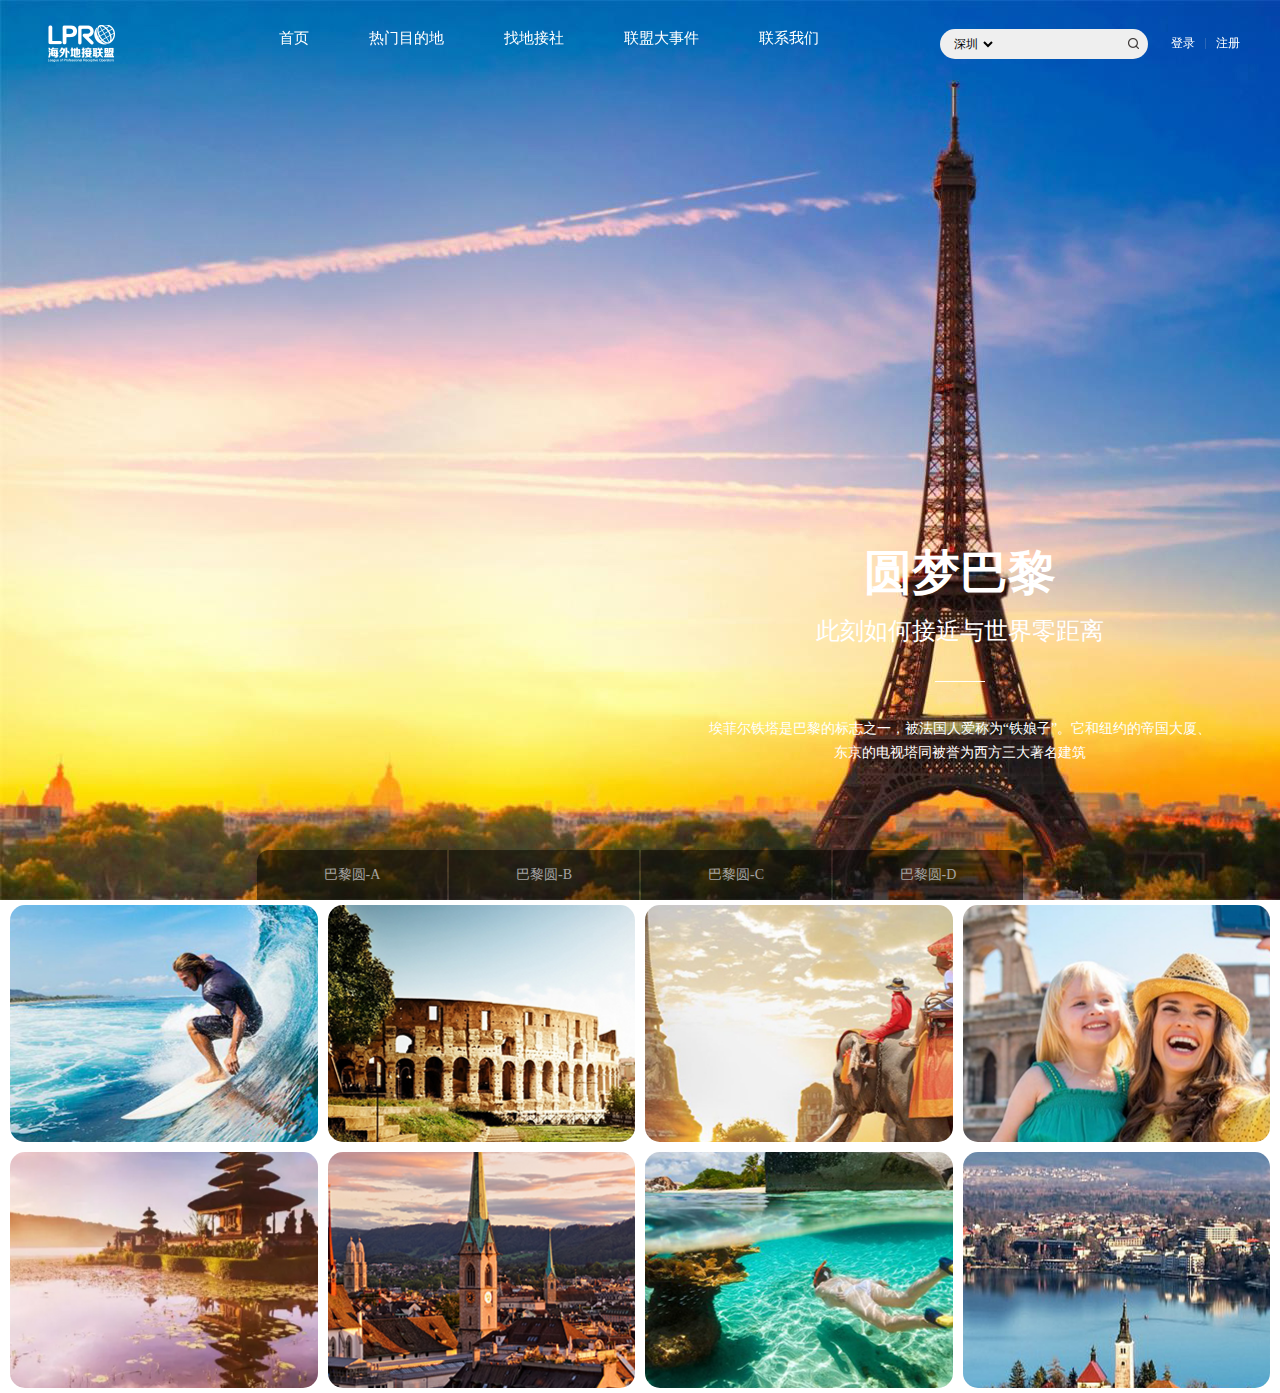
==== index.html @ a9578918 "08-22" ====
<!DOCTYPE html>
<html lang="en">
<head>
    <meta charset="UTF-8">
    <meta http-equiv="X-UA-Compatible" content="IE=edge">
    <meta name="viewport" content="width=device-width, initial-scale=1.0">
    <meta name="description" content="原生HTML5+CSS3原生响应式布局">
    <meta name="keywords" content="原生HTML5+CSS3原生响应式布局">
    <link rel="stylesheet" href="./css/normalize.css">
    <link rel="stylesheet" href="./css/common.css">
    <link rel="stylesheet" href="./css/style.css">
    <title>原生HTML5+CSS3原生响应式布局</title>
</head>
<body>
    <header id="header" class="fixed transparent">
    <!-- <header id="header"> -->
        <div class="container header-wrapper">
            <h1 class="logo">
                <a href="./index.html"></a>
            </h1>
            <nav>
                <ul class="nav clearfix">
                    <li><a href="">首页</a></li>
                    <li>
                        <a href="">热门目的地</a>
                        <ul>
                            <!--子菜单-->
                            <li><a href="">亚洲</a></li>
                            <li><a href="">欧洲</a></li>
                            <li>
                                <a href="">北美洲</a>
                                <ul>
                                    <!--二级菜单-->
                                    <li><a href="">北美洲-1</a></li>
                                    <li><a href="">北美洲-2</a></li>
                                    <li>
                                        <a href="">北美洲-3</a>
                                        <ul>
                                            <!--三级菜单-->
                                            <li><a href="">北美洲-A</a></li>
                                            <li><a href="">北美洲-B</a></li>
                                            <li><a href="">北美洲-C</a></li>
                                        </ul>
                                    </li>
                                </ul>
                            </li>
                            <li><a href="">非洲</a></li>
                            <li><a href="">大洋洲</a></li>
                        </ul>
                    </li>
                    <li><a href="">找地接社</a></li>
                    <li><a href="">联盟大事件</a></li>
                    <li><a href="">联系我们</a></li>
                </ul>
            </nav>
            <div id="h-right">
                <div class="header-search">
                    <form action="">
                        <select name="" id="">
                            <option value="">深圳</option>
                            <option value="">广州</option>
                            <option value="">北京</option>
                        </select>
                        <input type="text" name="" id="">
                        <button type="submit"></button>
                    </form>
                </div>
                <div class="header-account">
                    <a href="">登录</a>
                    <i></i>
                    <a href="">注册</a>
                </div>
            </div>
        </div>
    </header>
    <!--轮播-->
    <div id="banner-wrapper">
        <div class="banner-list">
            <div class="banner-slide-warp clearfix">
                <div class="item">
                    <div class="text-content">
                        <h2>圆梦巴黎</h2>
                        <h3>此刻如何接近与世界零距离</h3>
                        <hr>
                        <p>埃菲尔铁塔是巴黎的标志之一，被法国人爱称为“铁娘子”。它和纽约的帝国大厦、<br>东京的电视塔同被誉为西方三大著名建筑</p>
                    </div>
                    <img src="./images/banner.jpg" alt="" width="100%">
                </div>
                <div class="item">
                    <img src="./images/banner.jpg" alt="" width="100%">
                </div>
                <div class="item">
                    <img src="./images/banner.jpg" alt="" width="100%">
                </div>
            </div>
        </div>
        <div class="banner-tab">
            <ul>
                <li>巴黎圆-A</li>
                <li>巴黎圆-B</li>
                <li>巴黎圆-C</li>
                <li>巴黎圆-D</li>
            </ul>
        </div>
    </div>
    <!--热门国家目的地-->
    <div id="hot-nation">
        <div class="item-wrap clearfix">
            <div class="item-padding">
                <div class="item-img" style="background-image: url(./images/hot/1-1.jpg);">
                <img src="./images/hot/placeholder.png" alt="" width="100%">
                </div>
            </div>
            <div class="item-padding">
                <div class="item-img" style="background-image: url(./images/hot/1-2.jpg);">
                <img src="./images/hot/placeholder.png" alt="" width="100%">
                </div>
            </div>
            <div class="item-padding">
                <div class="item-img" style="background-image: url(./images/hot/1-3.jpg);">
                <img src="./images/hot/placeholder.png" alt="" width="100%">
                </div>
            </div>
            <div class="item-padding">
                <div class="item-img" style="background-image: url(./images/hot/1-4.jpg);">
                <img src="./images/hot/placeholder.png" alt="" width="100%">
                </div>
            </div>
            <div class="item-padding">
                <div class="item-img" style="background-image: url(./images/hot/2-1.jpg);">
                <img src="./images/hot/placeholder.png" alt="" width="100%">
                </div>
            </div>
            <div class="item-padding">
                <div class="item-img" style="background-image: url(./images/hot/2-2.jpg);">
                <img src="./images/hot/placeholder.png" alt="" width="100%">
                </div>
            </div>
            <div class="item-padding">
                <div class="item-img" style="background-image: url(./images/hot/2-3.jpg);">
                <img src="./images/hot/placeholder.png" alt="" width="100%">
                </div>
            </div>
            <div class="item-padding">
                <div class="item-img" style="background-image: url(./images/hot/2-4.jpg);">
                <img src="./images/hot/placeholder.png" alt="" width="100%">
                </div>
            </div>
        </div>
    </div>
    <div class="container"></div>
    <footer id="footer"></footer>
</body>
</html>
---- css/common.css ----
@charset "UTF-8";
/*导航*/
#header {
  padding: 20px 0;
  border-bottom: 3px solid #cdc7c7;
  /*首页透明导航*/ }
  #header.fixed {
    position: fixed;
    right: 0;
    left: 0; }
  #header.transparent {
    border-bottom: none; }
    #header.transparent .logo a {
      background: url(../images/logo-white-transparent.png) no-repeat center; }
    #header.transparent .nav > li > ul::before {
      border-bottom: 10px solid white; }
    #header.transparent .nav > li a {
      color: white; }
    #header.transparent .nav > li ul {
      opacity: .8;
      filter: alpha(opacity=80);
      /*兼容IE*/
      background-color: white; }
      #header.transparent .nav > li ul a {
        color: black; }
    #header.transparent .header-account a {
      color: white; }
    #header.transparent .header-account i {
      opacity: .2; }

.container {
  width: 1200px;
  margin: auto;
  /*让块元素居中*/ }

.logo {
  width: 83px;
  height: 47px;
  margin-right: 126px; }
  .logo a {
    background-image: url(../images/logo.jpg);
    display: block;
    width: 100%;
    height: 100%; }

.header-wrapper {
  display: flex;
  align-items: center;
  /*让flex下的资源居中对齐*/ }

/*下拉菜单*/
.nav > li {
  float: left;
  padding: 0 30px; }
  .nav > li > a {
    font-size: 15px;
    color: black; }
  .nav > li > ul {
    top: 100%; }
  .nav > li > ul::before {
    content: "";
    display: block;
    position: absolute;
    top: -10px;
    left: 50%;
    width: 0;
    height: 0;
    margin-left: -10px;
    border-bottom: 10px solid #efefef;
    border-left: 10px solid transparent;
    border-right: 10px solid transparent; }
.nav > li {
  padding-bottom: 10px; }
.nav li:hover > ul {
  display: block; }
.nav li {
  position: relative; }
.nav ul {
  display: none;
  position: absolute;
  left: 0;
  width: 125px;
  background-color: #efefef; }
  .nav ul a {
    display: block;
    border-bottom: 1px solid #cec7c7;
    line-height: 40px;
    color: #3e3a39;
    font-size: 14px;
    text-align: center; }
    .nav ul a:hover {
      background-color: #dfdfdf;
      color: black;
      font-weight: bold; }
  .nav ul ul {
    top: 0;
    left: 100%; }

#h-right {
  display: flex;
  align-items: center;
  font-size: 12px;
  margin-left: auto; }

.header-account {
  display: flex;
  align-items: center;
  margin-left: 23px; }
  .header-account i {
    height: 11px;
    border-right: 1px solid #d8d8d7;
    margin: 0 10px; }
  .header-account a {
    color: #3e3a39; }

.header-search {
  width: 208px;
  height: 30px;
  background-color: #efefef;
  border-radius: 15px; }
  .header-search form {
    display: flex;
    align-items: center; }
  .header-search select {
    width: 46px;
    margin: 0 10px; }
  .header-search input {
    width: 112px;
    color: #cdc7c7; }
  .header-search button {
    width: 30px;
    background: url(../images/search-button.png) no-repeat center; }

.header-search form, .header-search form select, .header-search form input, .header-search form select, .header-search form button {
  height: inherit;
  border: none;
  background-color: transparent;
  padding: 0;
  outline: none; }

.header-search form button, .header-search form select, .header-search form select option {
  cursor: pointer; }

/*清浮动*/
.clearfix::after {
  content: "";
  display: block;
  height: 0;
  clear: both; }
---- css/style.css ----
@charset "UTF-8";
/*轮播*/
#banner-wrapper {
  position: relative;
  /*方法二弹性布局底部TAB*/
  /*方法一常规*/ }
  #banner-wrapper .banner-tab {
    position: absolute;
    right: 0;
    left: 0;
    bottom: 0; }
    #banner-wrapper .banner-tab ul {
      display: flex;
      align-items: center;
      justify-content: center; }
      #banner-wrapper .banner-tab ul li {
        width: 190px;
        height: 50px;
        line-height: 50px;
        background-color: rgba(0, 0, 0, 0.5);
        color: #a4a4a4;
        text-align: center;
        font-size: 14px;
        margin: 0 1px;
        cursor: pointer; }
        #banner-wrapper .banner-tab ul li:hover {
          background-color: rgba(24, 81, 251, 0.8); }
        #banner-wrapper .banner-tab ul li:first-child {
          border-top-left-radius: 12px; }
        #banner-wrapper .banner-tab ul li:last-child {
          border-top-right-radius: 12px; }
  #banner-wrapper .banner-list {
    overflow: hidden; }
  #banner-wrapper .banner-slide-warp {
    width: 5760px;
    margin: auto; }
    #banner-wrapper .banner-slide-warp .item {
      float: left;
      position: relative; }
  #banner-wrapper .text-content {
    position: absolute;
    left: 0;
    right: 0;
    bottom: 135px;
    text-align: center;
    color: white; }
    #banner-wrapper .text-content h2 {
      font-size: 48px;
      font-weight: bold;
      margin-bottom: 18px; }
    #banner-wrapper .text-content h3 {
      font-size: 24px; }
    #banner-wrapper .text-content p {
      line-height: 24px;
      font-size: 14px; }
    #banner-wrapper .text-content h3, #banner-wrapper .text-content p {
      font-weight: lighter; }
    #banner-wrapper .text-content hr {
      border: none;
      width: 50px;
      height: 1px;
      background-color: white;
      margin: 35px auto; }

#header {
  z-index: 1; }

/*热门国家目的地*/
.item-wrap {
  padding: 0 5px; }
  .item-wrap .item-padding {
    float: left;
    width: 25%;
    padding: 5px;
    -webkit-box-sizing: border-box;
    box-sizing: border-box; }
  .item-wrap .item-img {
    border-radius: 15px;
    background: no-repeat center; }
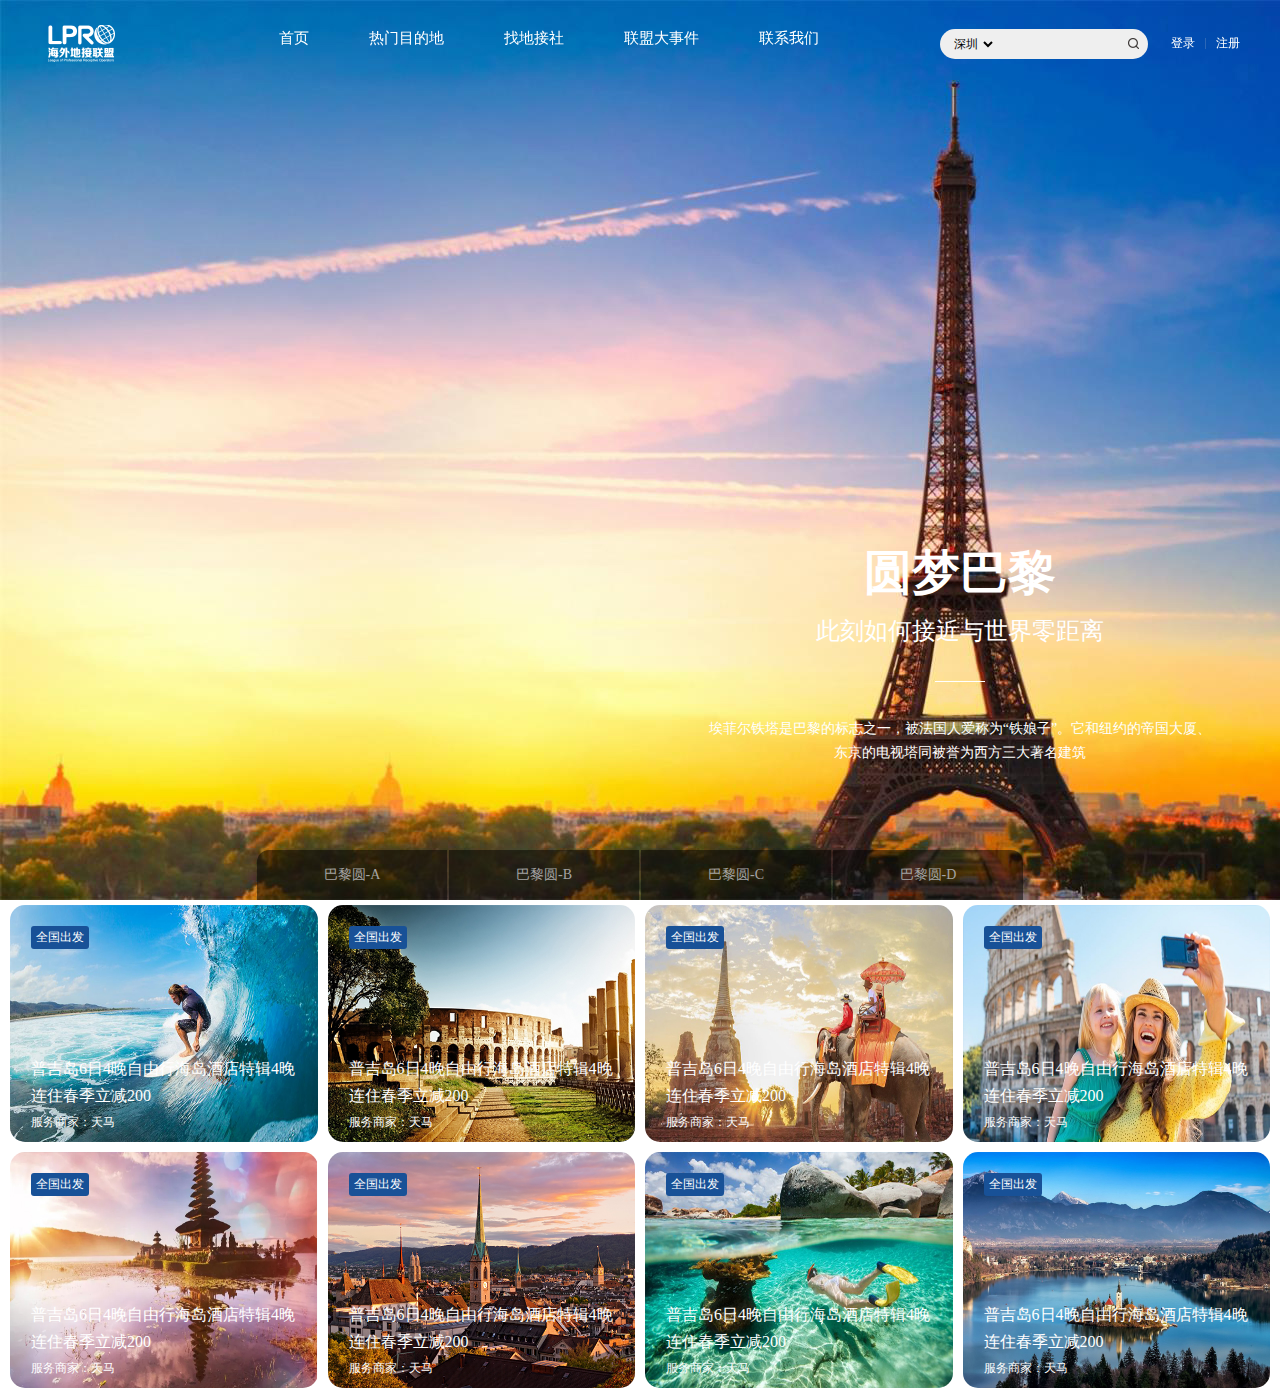
==== commit 02bfa114: "08-26" ====
--- a/index.html
+++ b/index.html
@@ -108,42 +108,146 @@
         <div class="item-wrap clearfix">
             <div class="item-padding">
                 <div class="item-img" style="background-image: url(./images/hot/1-1.jpg);">
-                <img src="./images/hot/placeholder.png" alt="" width="100%">
+                    <span class="tag">全国出发</span>
+                    <hgroup>
+                        <h4>普吉岛6日4晚自由行海岛酒店特辑4晚连住春季立减200</h4>
+                        <h5>服务商家：天马</h5>
+                    </hgroup>
+                    <img src="./images/hot/placeholder.png" alt="" width="100%">
+                    <a href="javascript: void(0)" class="mask">
+                        <h6>普吉岛6日4晚自由行·海岛酒店特辑</h6>
+                        <hr>
+                        <p>全国联运 升级1晚国五酒店 0自费 珊瑚岛自由活动 PP岛快艇浮潜 精华7岛联游 含Happy卡</p>
+                        <div class="opacity">
+                            <span>查看详情</span>
+                        </div>
+                    </a>
                 </div>
             </div>
             <div class="item-padding">
                 <div class="item-img" style="background-image: url(./images/hot/1-2.jpg);">
-                <img src="./images/hot/placeholder.png" alt="" width="100%">
+                    <span class="tag">全国出发</span>
+                    <hgroup>
+                        <h4>普吉岛6日4晚自由行海岛酒店特辑4晚连住春季立减200</h4>
+                        <h5>服务商家：天马</h5>
+                    </hgroup>
+                    <img src="./images/hot/placeholder.png" alt="" width="100%">
+                    <a href="javascript: void(0)" class="mask">
+                        <h6>普吉岛6日4晚自由行·海岛酒店特辑</h6>
+                        <hr>
+                        <p>全国联运 升级1晚国五酒店 0自费 珊瑚岛自由活动 PP岛快艇浮潜 精华7岛联游 含Happy卡</p>
+                        <div class="opacity">
+                            <span>查看详情</span>
+                        </div>
+                    </a>
                 </div>
             </div>
             <div class="item-padding">
                 <div class="item-img" style="background-image: url(./images/hot/1-3.jpg);">
-                <img src="./images/hot/placeholder.png" alt="" width="100%">
+                    <span class="tag">全国出发</span>
+                    <hgroup>
+                        <h4>普吉岛6日4晚自由行海岛酒店特辑4晚连住春季立减200</h4>
+                        <h5>服务商家：天马</h5>
+                    </hgroup>
+                    <img src="./images/hot/placeholder.png" alt="" width="100%">
+                    <a href="javascript: void(0)" class="mask">
+                        <h6>普吉岛6日4晚自由行·海岛酒店特辑</h6>
+                        <hr>
+                        <p>全国联运 升级1晚国五酒店 0自费 珊瑚岛自由活动 PP岛快艇浮潜 精华7岛联游 含Happy卡</p>
+                        <div class="opacity">
+                            <span>查看详情</span>
+                        </div>
+                    </a>
                 </div>
             </div>
             <div class="item-padding">
                 <div class="item-img" style="background-image: url(./images/hot/1-4.jpg);">
-                <img src="./images/hot/placeholder.png" alt="" width="100%">
+                    <span class="tag">全国出发</span>
+                    <hgroup>
+                        <h4>普吉岛6日4晚自由行海岛酒店特辑4晚连住春季立减200</h4>
+                        <h5>服务商家：天马</h5>
+                    </hgroup>
+                    <img src="./images/hot/placeholder.png" alt="" width="100%">
+                    <a href="javascript: void(0)" class="mask">
+                        <h6>普吉岛6日4晚自由行·海岛酒店特辑</h6>
+                        <hr>
+                        <p>全国联运 升级1晚国五酒店 0自费 珊瑚岛自由活动 PP岛快艇浮潜 精华7岛联游 含Happy卡</p>
+                        <div class="opacity">
+                            <span>查看详情</span>
+                        </div>
+                    </a>
                 </div>
             </div>
             <div class="item-padding">
                 <div class="item-img" style="background-image: url(./images/hot/2-1.jpg);">
-                <img src="./images/hot/placeholder.png" alt="" width="100%">
+                    <span class="tag">全国出发</span>
+                    <hgroup>
+                        <h4>普吉岛6日4晚自由行海岛酒店特辑4晚连住春季立减200</h4>
+                        <h5>服务商家：天马</h5>
+                    </hgroup>
+                    <img src="./images/hot/placeholder.png" alt="" width="100%">
+                    <a href="javascript: void(0)" class="mask">
+                        <h6>普吉岛6日4晚自由行·海岛酒店特辑</h6>
+                        <hr>
+                        <p>全国联运 升级1晚国五酒店 0自费 珊瑚岛自由活动 PP岛快艇浮潜 精华7岛联游 含Happy卡</p>
+                        <div class="opacity">
+                            <span>查看详情</span>
+                        </div>
+                    </a>
                 </div>
             </div>
             <div class="item-padding">
                 <div class="item-img" style="background-image: url(./images/hot/2-2.jpg);">
-                <img src="./images/hot/placeholder.png" alt="" width="100%">
+                    <span class="tag">全国出发</span>
+                    <hgroup>
+                        <h4>普吉岛6日4晚自由行海岛酒店特辑4晚连住春季立减200</h4>
+                        <h5>服务商家：天马</h5>
+                    </hgroup>
+                    <img src="./images/hot/placeholder.png" alt="" width="100%">
+                    <a href="javascript: void(0)" class="mask">
+                        <h6>普吉岛6日4晚自由行·海岛酒店特辑</h6>
+                        <hr>
+                        <p>全国联运 升级1晚国五酒店 0自费 珊瑚岛自由活动 PP岛快艇浮潜 精华7岛联游 含Happy卡</p>
+                        <div class="opacity">
+                            <span>查看详情</span>
+                        </div>
+                    </a>
                 </div>
             </div>
             <div class="item-padding">
                 <div class="item-img" style="background-image: url(./images/hot/2-3.jpg);">
-                <img src="./images/hot/placeholder.png" alt="" width="100%">
+                    <span class="tag">全国出发</span>
+                    <hgroup>
+                        <h4>普吉岛6日4晚自由行海岛酒店特辑4晚连住春季立减200</h4>
+                        <h5>服务商家：天马</h5>
+                    </hgroup>
+                    <img src="./images/hot/placeholder.png" alt="" width="100%">
+                    <a href="javascript: void(0)" class="mask">
+                        <h6>普吉岛6日4晚自由行·海岛酒店特辑</h6>
+                        <hr>
+                        <p>全国联运 升级1晚国五酒店 0自费 珊瑚岛自由活动 PP岛快艇浮潜 精华7岛联游 含Happy卡</p>
+                        <div class="opacity">
+                            <span>查看详情</span>
+                        </div>
+                    </a>
                 </div>
             </div>
             <div class="item-padding">
                 <div class="item-img" style="background-image: url(./images/hot/2-4.jpg);">
-                <img src="./images/hot/placeholder.png" alt="" width="100%">
+                    <span class="tag">全国出发</span>
+                    <hgroup>
+                        <h4>普吉岛6日4晚自由行海岛酒店特辑4晚连住春季立减200</h4>
+                        <h5>服务商家：天马</h5>
+                    </hgroup>
+                    <img src="./images/hot/placeholder.png" alt="" width="100%">
+                    <a href="javascript: void(0)" class="mask">
+                        <h6>普吉岛6日4晚自由行·海岛酒店特辑</h6>
+                        <hr>
+                        <p>全国联运 升级1晚国五酒店 0自费 珊瑚岛自由活动 PP岛快艇浮潜 精华7岛联游 含Happy卡</p>
+                        <div class="opacity">
+                            <span>查看详情</span>
+                        </div>
+                    </a>
                 </div>
             </div>
         </div>
--- a/css/style.css
+++ b/css/style.css
@@ -53,7 +53,8 @@
     #banner-wrapper .text-content p {
       line-height: 24px;
       font-size: 14px; }
-    #banner-wrapper .text-content h3, #banner-wrapper .text-content p {
+    #banner-wrapper .text-content h3,
+    #banner-wrapper .text-content p {
       font-weight: lighter; }
     #banner-wrapper .text-content hr {
       border: none;
@@ -66,14 +67,97 @@
   z-index: 1; }
 
 /*热门国家目的地*/
-.item-wrap {
+#hot-nation .item-wrap {
   padding: 0 5px; }
-  .item-wrap .item-padding {
+  #hot-nation .item-wrap .item-padding {
     float: left;
-    width: 25%;
     padding: 5px;
+    color: white;
     -webkit-box-sizing: border-box;
-    box-sizing: border-box; }
-  .item-wrap .item-img {
+    box-sizing: border-box;
+    overflow: hidden; }
+    #hot-nation .item-wrap .item-padding:hover .tag {
+      top: -40px; }
+    #hot-nation .item-wrap .item-padding:hover hgroup {
+      bottom: -60px;
+      z-index: 1; }
+    #hot-nation .item-wrap .item-padding:hover .mask {
+      opacity: 1; }
+    #hot-nation .item-wrap .item-padding .tag {
+      position: absolute;
+      top: 21px;
+      left: 21px;
+      padding: 0 5px;
+      background-color: #185197;
+      border-radius: 3px;
+      line-height: 23px; }
+    #hot-nation .item-wrap .item-padding hgroup {
+      position: absolute;
+      left: 21px;
+      right: 21px;
+      bottom: 6px;
+      font-size: 16px;
+      line-height: 27px; }
+    #hot-nation .item-wrap .item-padding .tag, #hot-nation .item-wrap .item-padding h5 {
+      font-size: 12px; }
+  #hot-nation .item-wrap .item-img {
+    position: relative;
     border-radius: 15px;
-    background: no-repeat center; }
+    background: no-repeat center;
+    background-size: 100% 100%;
+    overflow: hidden; }
+#hot-nation .mask {
+  display: flex;
+  align-items: center;
+  justify-content: center;
+  align-content: center;
+  flex-flow: column nowrap;
+  position: absolute;
+  top: 0;
+  left: 0;
+  right: 0;
+  bottom: 0;
+  padding: 0 95px;
+  background-color: rgba(0, 0, 0, 0.5);
+  color: white;
+  opacity: 0; }
+  #hot-nation .mask h6 {
+    font-size: 16px; }
+  #hot-nation .mask p, #hot-nation .mask span {
+    text-align: center;
+    font-size: 12px; }
+  #hot-nation .mask p {
+    line-height: 20px; }
+  #hot-nation .mask span {
+    display: block;
+    width: 80px;
+    height: 30px;
+    line-height: 30px;
+    border-radius: 15px;
+    background-color: #185197; }
+  #hot-nation .mask hr {
+    margin: 22px 0 29px;
+    width: 47px;
+    border-top: 1px dashed;
+    border-bottom: transparent;
+    border-left: transparent;
+    border-right: transparent; }
+#hot-nation .opacity {
+  background-color: rgba(24, 81, 251, 0.3);
+  padding: 4px;
+  margin-top: 18px;
+  text-align: center;
+  border-radius: 30px; }
+
+@media screen and (min-width: 960px) {
+  .item-padding {
+    width: 25%; } }
+@media screen and (max-width: 960px) {
+  .item-padding {
+    width: 33.33333%; } }
+@media screen and (max-width: 747px) {
+  .item-padding {
+    width: 50%; } }
+@media screen and (max-width: 375px) {
+  .item-padding {
+    width: 100%; } }
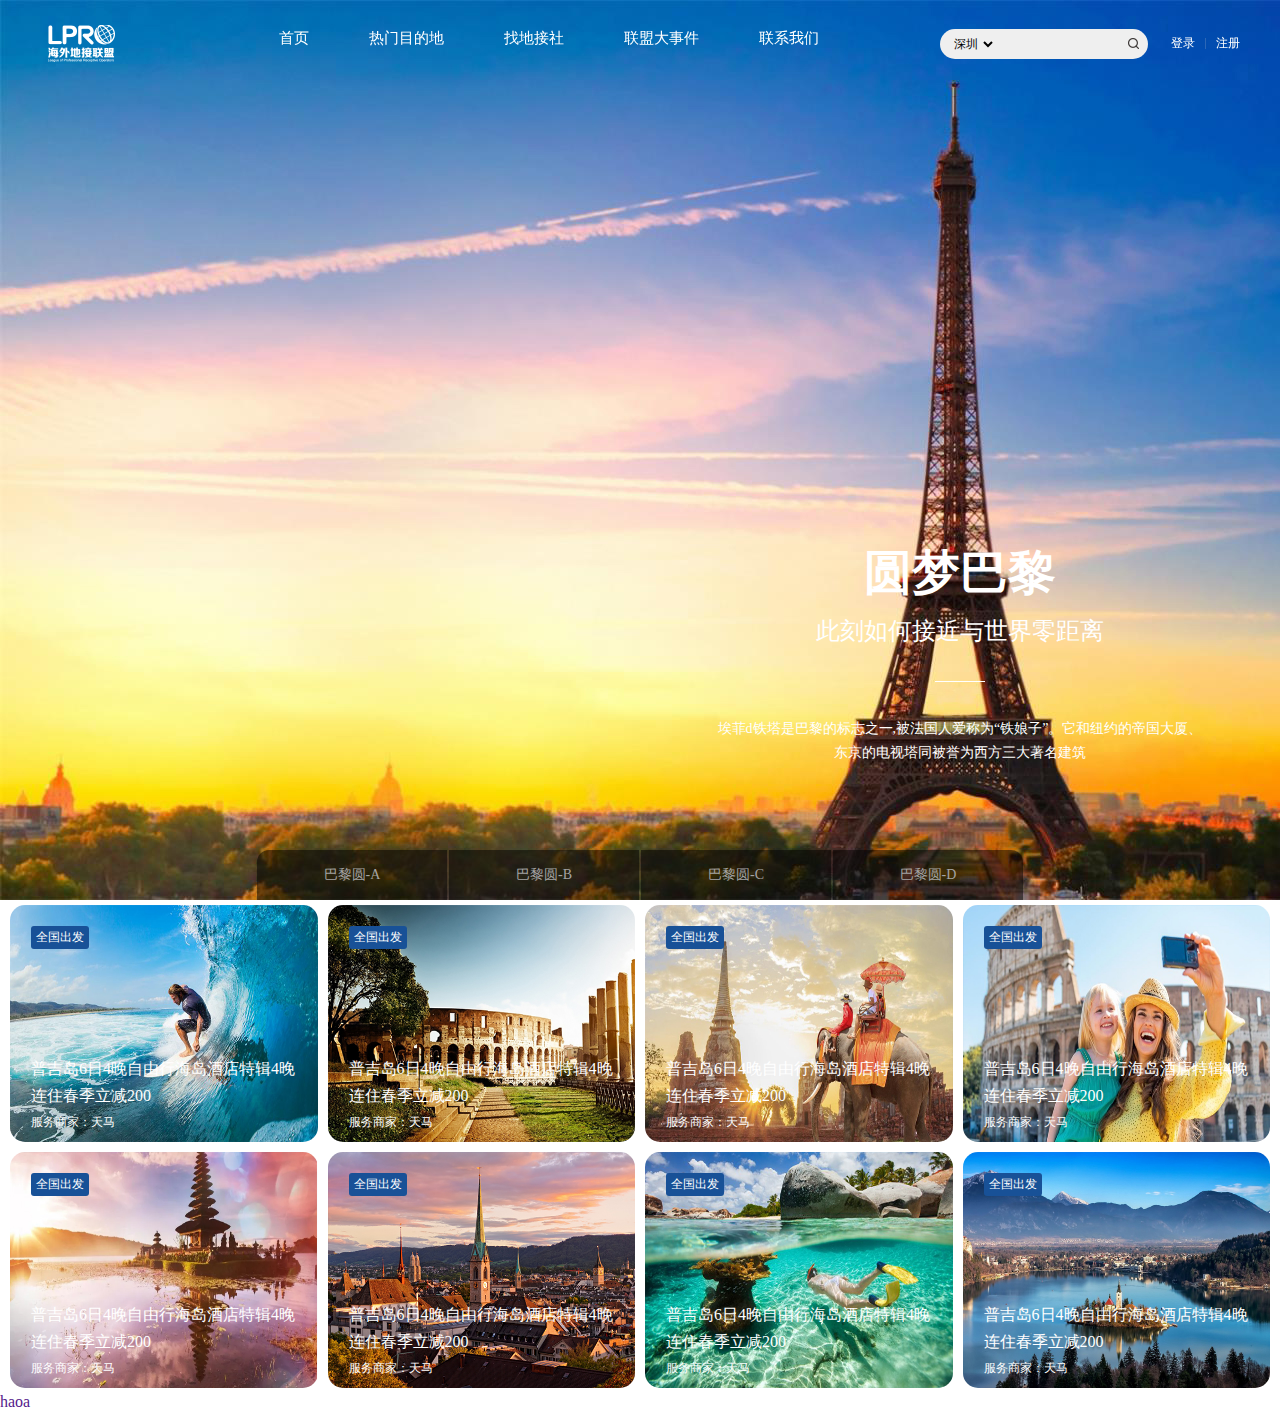
==== commit c6df747c: "08-28" ====
--- a/index.html
+++ b/index.html
@@ -82,7 +82,7 @@
                         <h2>圆梦巴黎</h2>
                         <h3>此刻如何接近与世界零距离</h3>
                         <hr>
-                        <p>埃菲尔铁塔是巴黎的标志之一，被法国人爱称为“铁娘子”。它和纽约的帝国大厦、<br>东京的电视塔同被誉为西方三大著名建筑</p>
+                        <p>埃菲d铁塔是巴黎的标志之一,被法国人爱称为“铁娘子”。它和纽约的帝国大厦、<br>东京的电视塔同被誉为西方三大著名建筑</p>
                     </div>
                     <img src="./images/banner.jpg" alt="" width="100%">
                 </div>
@@ -254,5 +254,11 @@
     </div>
     <div class="container"></div>
     <footer id="footer"></footer>
+    <div>
+        <div>
+            <a href="">haoa</a>
+        </div>
+    </div>
+
 </body>
 </html>--- a/css/common.css
+++ b/css/common.css
@@ -3,147 +3,181 @@
 #header {
   padding: 20px 0;
   border-bottom: 3px solid #cdc7c7;
-  /*首页透明导航*/ }
-  #header.fixed {
-    position: fixed;
-    right: 0;
-    left: 0; }
-  #header.transparent {
-    border-bottom: none; }
-    #header.transparent .logo a {
-      background: url(../images/logo-white-transparent.png) no-repeat center; }
-    #header.transparent .nav > li > ul::before {
-      border-bottom: 10px solid white; }
-    #header.transparent .nav > li a {
-      color: white; }
-    #header.transparent .nav > li ul {
-      opacity: .8;
-      filter: alpha(opacity=80);
-      /*兼容IE*/
-      background-color: white; }
-      #header.transparent .nav > li ul a {
-        color: black; }
-    #header.transparent .header-account a {
-      color: white; }
-    #header.transparent .header-account i {
-      opacity: .2; }
+  /*首页透明导航*/
+}
+#header.fixed {
+  position: fixed;
+  right: 0;
+  left: 0;
+}
+#header.transparent {
+  border-bottom: none;
+}
+#header.transparent .logo a {
+  background: url(../images/logo-white-transparent.png) no-repeat center;
+}
+#header.transparent .nav > li > ul::before {
+  border-bottom: 10px solid white;
+}
+#header.transparent .nav > li a {
+  color: white;
+}
+#header.transparent .nav > li ul {
+  opacity: 0.8;
+  filter: alpha(opacity=80); /*兼容IE*/
+  background-color: white;
+}
+#header.transparent .nav > li ul a {
+  color: black;
+}
+#header.transparent .header-account a {
+  color: white;
+}
+#header.transparent .header-account i {
+  opacity: 0.2;
+}
 
 .container {
   width: 1200px;
-  margin: auto;
-  /*让块元素居中*/ }
+  margin: auto; /*让块元素居中*/
+}
 
 .logo {
   width: 83px;
   height: 47px;
-  margin-right: 126px; }
-  .logo a {
-    background-image: url(../images/logo.jpg);
-    display: block;
-    width: 100%;
-    height: 100%; }
+  margin-right: 126px;
+}
+.logo a {
+  background-image: url(../images/logo.jpg);
+  display: block;
+  width: 100%;
+  height: 100%;
+}
 
 .header-wrapper {
   display: flex;
-  align-items: center;
-  /*让flex下的资源居中对齐*/ }
+  align-items: center; /*让flex下的资源居中对齐*/
+}
 
 /*下拉菜单*/
 .nav > li {
   float: left;
-  padding: 0 30px; }
-  .nav > li > a {
-    font-size: 15px;
-    color: black; }
-  .nav > li > ul {
-    top: 100%; }
-  .nav > li > ul::before {
-    content: "";
-    display: block;
-    position: absolute;
-    top: -10px;
-    left: 50%;
-    width: 0;
-    height: 0;
-    margin-left: -10px;
-    border-bottom: 10px solid #efefef;
-    border-left: 10px solid transparent;
-    border-right: 10px solid transparent; }
+  padding: 0 30px;
+}
+.nav > li > a {
+  font-size: 15px;
+  color: black;
+}
+.nav > li > ul {
+  top: 100%;
+}
+.nav > li > ul::before {
+  content: "";
+  display: block;
+  position: absolute;
+  top: -10px;
+  left: 50%;
+  width: 0;
+  height: 0;
+  margin-left: -10px;
+  border-bottom: 10px solid #efefef;
+  border-left: 10px solid transparent;
+  border-right: 10px solid transparent;
+}
 .nav > li {
-  padding-bottom: 10px; }
+  padding-bottom: 10px;
+}
 .nav li:hover > ul {
-  display: block; }
+  display: block;
+}
 .nav li {
-  position: relative; }
+  position: relative;
+}
 .nav ul {
   display: none;
   position: absolute;
   left: 0;
   width: 125px;
-  background-color: #efefef; }
-  .nav ul a {
-    display: block;
-    border-bottom: 1px solid #cec7c7;
-    line-height: 40px;
-    color: #3e3a39;
-    font-size: 14px;
-    text-align: center; }
-    .nav ul a:hover {
-      background-color: #dfdfdf;
-      color: black;
-      font-weight: bold; }
-  .nav ul ul {
-    top: 0;
-    left: 100%; }
+  background-color: #efefef;
+}
+.nav ul a {
+  display: block;
+  border-bottom: 1px solid #cec7c7;
+  line-height: 40px;
+  color: #3e3a39;
+  font-size: 14px;
+  text-align: center;
+}
+.nav ul a:hover {
+  background-color: #dfdfdf;
+  color: black;
+  font-weight: bold;
+}
+.nav ul ul {
+  top: 0;
+  left: 100%;
+}
 
 #h-right {
   display: flex;
   align-items: center;
   font-size: 12px;
-  margin-left: auto; }
+  margin-left: auto;
+}
 
 .header-account {
   display: flex;
   align-items: center;
-  margin-left: 23px; }
-  .header-account i {
-    height: 11px;
-    border-right: 1px solid #d8d8d7;
-    margin: 0 10px; }
-  .header-account a {
-    color: #3e3a39; }
+  margin-left: 23px;
+}
+.header-account i {
+  height: 11px;
+  border-right: 1px solid #d8d8d7;
+  margin: 0 10px;
+}
+.header-account a {
+  color: #3e3a39;
+}
 
 .header-search {
   width: 208px;
   height: 30px;
   background-color: #efefef;
-  border-radius: 15px; }
-  .header-search form {
-    display: flex;
-    align-items: center; }
-  .header-search select {
-    width: 46px;
-    margin: 0 10px; }
-  .header-search input {
-    width: 112px;
-    color: #cdc7c7; }
-  .header-search button {
-    width: 30px;
-    background: url(../images/search-button.png) no-repeat center; }
+  border-radius: 15px;
+}
+.header-search form {
+  display: flex;
+  align-items: center;
+}
+.header-search select {
+  width: 46px;
+  margin: 0 10px;
+}
+.header-search input {
+  width: 112px;
+  color: #cdc7c7;
+}
+.header-search button {
+  width: 30px;
+  background: url(../images/search-button.png) no-repeat center;
+}
 
 .header-search form, .header-search form select, .header-search form input, .header-search form select, .header-search form button {
   height: inherit;
   border: none;
   background-color: transparent;
   padding: 0;
-  outline: none; }
+  outline: none;
+}
 
 .header-search form button, .header-search form select, .header-search form select option {
-  cursor: pointer; }
+  cursor: pointer;
+}
 
 /*清浮动*/
 .clearfix::after {
   content: "";
   display: block;
   height: 0;
-  clear: both; }
+  clear: both;
+}--- a/css/style.css
+++ b/css/style.css
@@ -1,111 +1,145 @@
 @charset "UTF-8";
+/*引用sass配置文件*/
+/*兼容模式*/
+/*透明度兼容*/
 /*轮播*/
 #banner-wrapper {
   position: relative;
   /*方法二弹性布局底部TAB*/
-  /*方法一常规*/ }
-  #banner-wrapper .banner-tab {
-    position: absolute;
-    right: 0;
-    left: 0;
-    bottom: 0; }
-    #banner-wrapper .banner-tab ul {
-      display: flex;
-      align-items: center;
-      justify-content: center; }
-      #banner-wrapper .banner-tab ul li {
-        width: 190px;
-        height: 50px;
-        line-height: 50px;
-        background-color: rgba(0, 0, 0, 0.5);
-        color: #a4a4a4;
-        text-align: center;
-        font-size: 14px;
-        margin: 0 1px;
-        cursor: pointer; }
-        #banner-wrapper .banner-tab ul li:hover {
-          background-color: rgba(24, 81, 251, 0.8); }
-        #banner-wrapper .banner-tab ul li:first-child {
-          border-top-left-radius: 12px; }
-        #banner-wrapper .banner-tab ul li:last-child {
-          border-top-right-radius: 12px; }
-  #banner-wrapper .banner-list {
-    overflow: hidden; }
-  #banner-wrapper .banner-slide-warp {
-    width: 5760px;
-    margin: auto; }
-    #banner-wrapper .banner-slide-warp .item {
-      float: left;
-      position: relative; }
-  #banner-wrapper .text-content {
-    position: absolute;
-    left: 0;
-    right: 0;
-    bottom: 135px;
-    text-align: center;
-    color: white; }
-    #banner-wrapper .text-content h2 {
-      font-size: 48px;
-      font-weight: bold;
-      margin-bottom: 18px; }
-    #banner-wrapper .text-content h3 {
-      font-size: 24px; }
-    #banner-wrapper .text-content p {
-      line-height: 24px;
-      font-size: 14px; }
-    #banner-wrapper .text-content h3,
-    #banner-wrapper .text-content p {
-      font-weight: lighter; }
-    #banner-wrapper .text-content hr {
-      border: none;
-      width: 50px;
-      height: 1px;
-      background-color: white;
-      margin: 35px auto; }
+  /*方法一常规*/
+}
+#banner-wrapper .banner-tab {
+  position: absolute;
+  right: 0;
+  left: 0;
+  bottom: 0;
+}
+#banner-wrapper .banner-tab ul {
+  display: flex;
+  align-items: center;
+  justify-content: center;
+}
+#banner-wrapper .banner-tab ul li {
+  width: 190px;
+  height: 50px;
+  line-height: 50px;
+  background-color: rgba(0, 0, 0, 0.5);
+  color: #a4a4a4;
+  text-align: center;
+  font-size: 14px;
+  margin: 0 1px;
+  cursor: pointer;
+}
+#banner-wrapper .banner-tab ul li:hover {
+  background-color: rgba(24, 81, 251, 0.8);
+}
+#banner-wrapper .banner-tab ul li:first-child {
+  border-top-left-radius: 12px;
+}
+#banner-wrapper .banner-tab ul li:last-child {
+  border-top-right-radius: 12px;
+}
+#banner-wrapper .banner-list {
+  overflow: hidden;
+}
+#banner-wrapper .banner-slide-warp {
+  width: 5760px;
+  margin: auto;
+}
+#banner-wrapper .banner-slide-warp .item {
+  float: left;
+  position: relative;
+}
+#banner-wrapper .text-content {
+  position: absolute;
+  left: 0;
+  right: 0;
+  bottom: 135px;
+  text-align: center;
+  color: white;
+}
+#banner-wrapper .text-content h2 {
+  font-size: 48px;
+  font-weight: bold;
+  margin-bottom: 18px;
+}
+#banner-wrapper .text-content h3 {
+  font-size: 24px;
+}
+#banner-wrapper .text-content p {
+  line-height: 24px;
+  font-size: 14px;
+}
+#banner-wrapper .text-content h3, #banner-wrapper .text-content p {
+  font-weight: lighter;
+}
+#banner-wrapper .text-content hr {
+  border: none;
+  width: 50px;
+  height: 1px;
+  background-color: white;
+  margin: 35px auto;
+}
 
 #header {
-  z-index: 1; }
+  z-index: 1;
+}
 
 /*热门国家目的地*/
 #hot-nation .item-wrap {
-  padding: 0 5px; }
-  #hot-nation .item-wrap .item-padding {
-    float: left;
-    padding: 5px;
-    color: white;
-    -webkit-box-sizing: border-box;
-    box-sizing: border-box;
-    overflow: hidden; }
-    #hot-nation .item-wrap .item-padding:hover .tag {
-      top: -40px; }
-    #hot-nation .item-wrap .item-padding:hover hgroup {
-      bottom: -60px;
-      z-index: 1; }
-    #hot-nation .item-wrap .item-padding:hover .mask {
-      opacity: 1; }
-    #hot-nation .item-wrap .item-padding .tag {
-      position: absolute;
-      top: 21px;
-      left: 21px;
-      padding: 0 5px;
-      background-color: #185197;
-      border-radius: 3px;
-      line-height: 23px; }
-    #hot-nation .item-wrap .item-padding hgroup {
-      position: absolute;
-      left: 21px;
-      right: 21px;
-      bottom: 6px;
-      font-size: 16px;
-      line-height: 27px; }
-    #hot-nation .item-wrap .item-padding .tag, #hot-nation .item-wrap .item-padding h5 {
-      font-size: 12px; }
-  #hot-nation .item-wrap .item-img {
-    position: relative;
-    border-radius: 15px;
-    background: no-repeat center;
-    background-size: 100% 100%;
-    overflow: hidden; }
+  padding: 0 5px;
+}
+#hot-nation .item-wrap .item-padding {
+  float: left;
+  padding: 5px;
+  color: white;
+  /*忽略边框*/
+  -webkit-box-sizing: border-box;
+  -moz-box-sizing: border-box;
+  -o-box-sizing: border-box;
+  -ms-box-sizing: border-box;
+  box-sizing: border-box;
+  overflow: hidden;
+}
+#hot-nation .item-wrap .item-padding:hover .tag {
+  top: -40px;
+}
+#hot-nation .item-wrap .item-padding:hover hgroup {
+  bottom: -60px;
+  z-index: 1;
+}
+#hot-nation .item-wrap .item-padding:hover .mask {
+  opacity: 1;
+  /*兼容IE*/
+  filter: alpha(opacity=100);
+}
+#hot-nation .item-wrap .item-padding .tag {
+  position: absolute;
+  top: 21px;
+  left: 21px;
+  padding: 0 5px;
+  background-color: #185197;
+  border-radius: 3px;
+  line-height: 23px;
+}
+#hot-nation .item-wrap .item-padding hgroup {
+  position: absolute;
+  left: 21px;
+  right: 21px;
+  bottom: 6px;
+  font-size: 16px;
+  line-height: 27px;
+}
+#hot-nation .item-wrap .item-padding .tag, #hot-nation .item-wrap .item-padding h5 {
+  font-size: 12px;
+}
+#hot-nation .item-wrap .item-img {
+  position: relative;
+  border-radius: 15px;
+  background: no-repeat center;
+  background-size: 100% 100%;
+  overflow: hidden;
+}
 #hot-nation .mask {
   display: flex;
   align-items: center;
@@ -120,44 +154,62 @@
   padding: 0 95px;
   background-color: rgba(0, 0, 0, 0.5);
   color: white;
-  opacity: 0; }
-  #hot-nation .mask h6 {
-    font-size: 16px; }
-  #hot-nation .mask p, #hot-nation .mask span {
-    text-align: center;
-    font-size: 12px; }
-  #hot-nation .mask p {
-    line-height: 20px; }
-  #hot-nation .mask span {
-    display: block;
-    width: 80px;
-    height: 30px;
-    line-height: 30px;
-    border-radius: 15px;
-    background-color: #185197; }
-  #hot-nation .mask hr {
-    margin: 22px 0 29px;
-    width: 47px;
-    border-top: 1px dashed;
-    border-bottom: transparent;
-    border-left: transparent;
-    border-right: transparent; }
+  opacity: 0;
+  /*兼容IE*/
+  filter: alpha(opacity=0);
+}
+#hot-nation .mask h6 {
+  font-size: 16px;
+}
+#hot-nation .mask p, #hot-nation .mask span {
+  text-align: center;
+  font-size: 12px;
+}
+#hot-nation .mask p {
+  line-height: 20px;
+}
+#hot-nation .mask span {
+  display: block;
+  width: 80px;
+  height: 30px;
+  line-height: 30px;
+  border-radius: 15px;
+  background-color: #185197;
+}
+#hot-nation .mask hr {
+  margin: 22px 0 29px;
+  width: 47px;
+  border-top: 1px dashed;
+  border-bottom: transparent;
+  border-left: transparent;
+  border-right: transparent;
+}
 #hot-nation .opacity {
   background-color: rgba(24, 81, 251, 0.3);
   padding: 4px;
   margin-top: 18px;
   text-align: center;
-  border-radius: 30px; }
+  border-radius: 30px;
+}
 
+/*适配移动端*/
 @media screen and (min-width: 960px) {
   .item-padding {
-    width: 25%; } }
+    width: 25%;
+  }
+}
 @media screen and (max-width: 960px) {
   .item-padding {
-    width: 33.33333%; } }
+    width: 33.33333%;
+  }
+}
 @media screen and (max-width: 747px) {
   .item-padding {
-    width: 50%; } }
+    width: 50%;
+  }
+}
 @media screen and (max-width: 375px) {
   .item-padding {
-    width: 100%; } }
+    width: 100%;
+  }
+}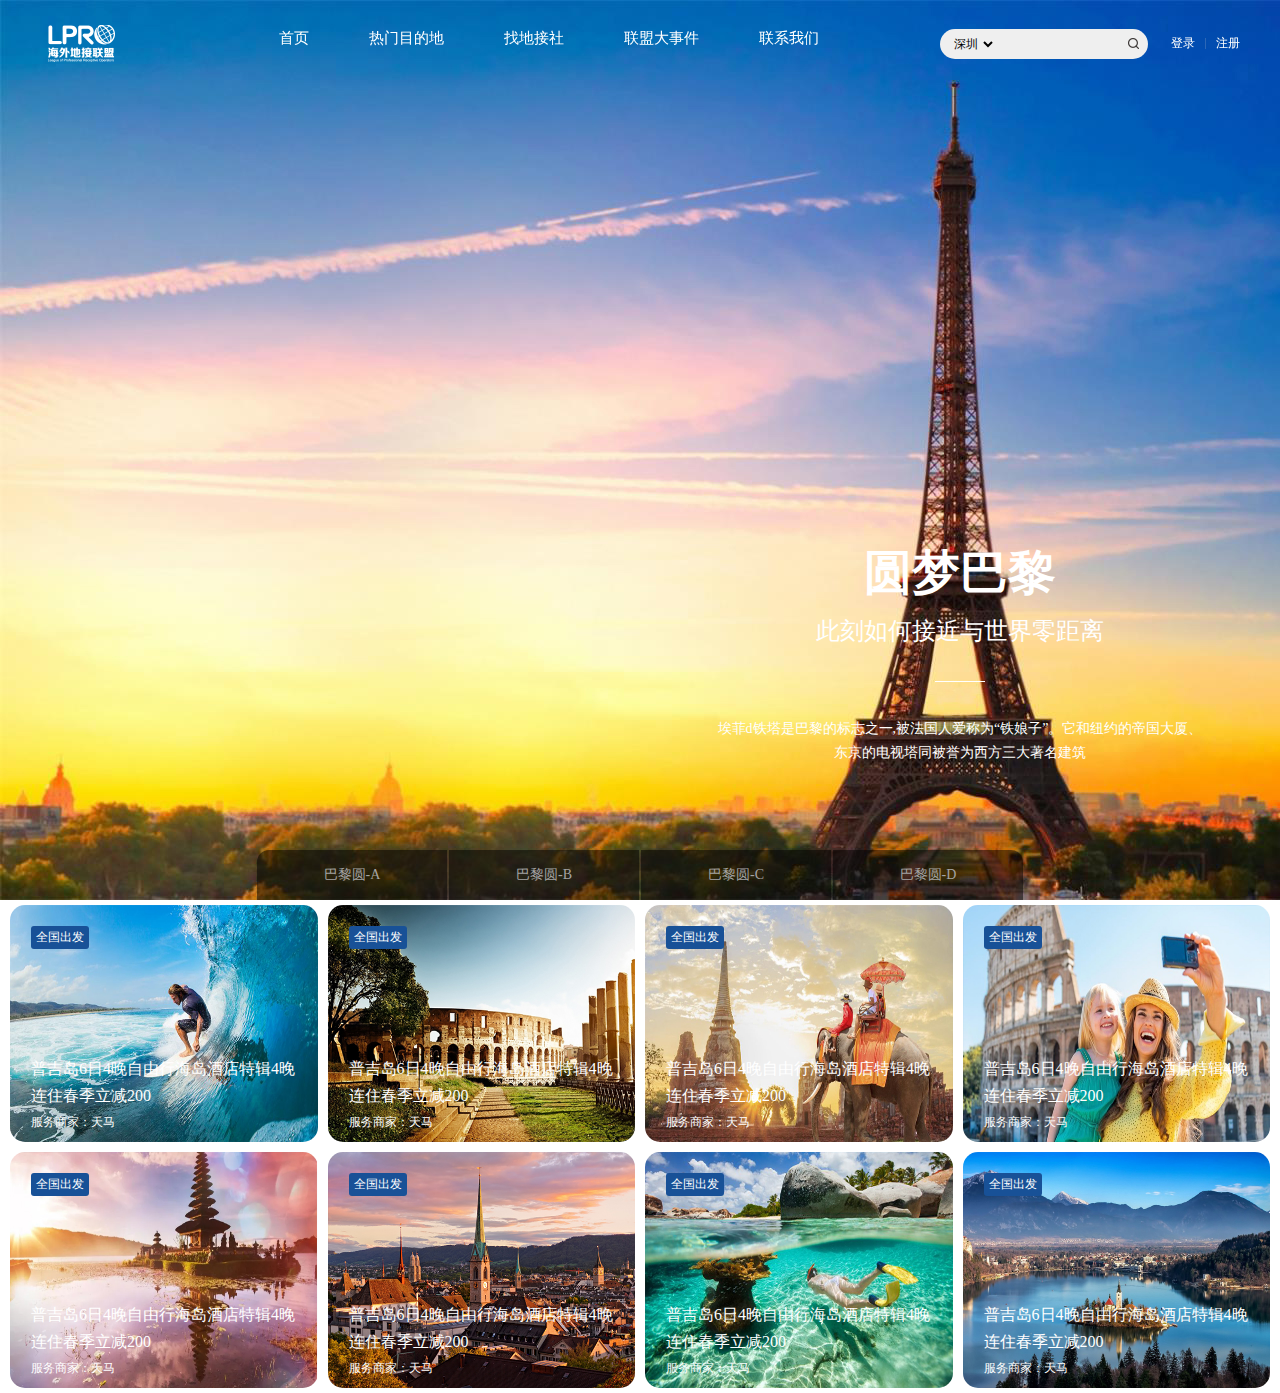
==== commit 5a965e3d: "08-30" ====
--- a/index.html
+++ b/index.html
@@ -254,11 +254,5 @@
     </div>
     <div class="container"></div>
     <footer id="footer"></footer>
-    <div>
-        <div>
-            <a href="">haoa</a>
-        </div>
-    </div>
-
 </body>
 </html>--- a/css/style.css
+++ b/css/style.css
@@ -110,7 +110,6 @@
 }
 #hot-nation .item-wrap .item-padding:hover .mask {
   opacity: 1;
-  /*兼容IE*/
   filter: alpha(opacity=100);
 }
 #hot-nation .item-wrap .item-padding .tag {
@@ -152,10 +151,10 @@
   right: 0;
   bottom: 0;
   padding: 0 95px;
+  border-radius: 15px;
   background-color: rgba(0, 0, 0, 0.5);
   color: white;
   opacity: 0;
-  /*兼容IE*/
   filter: alpha(opacity=0);
 }
 #hot-nation .mask h6 {
@@ -192,6 +191,23 @@
   border-radius: 30px;
 }
 
+/*给遮罩加效果*/
+.tag, hgroup {
+  -webkit-transition: all 1s ease 0s;
+  -moz-transition: all 1s ease 0s;
+  -o-transition: all 1s ease 0s;
+  -ms-transition: all 1s ease 0s;
+  transition: all 1s ease 0s;
+}
+
+.mask {
+  -webkit-transition: all 2s ease 0s;
+  -moz-transition: all 2s ease 0s;
+  -o-transition: all 2s ease 0s;
+  -ms-transition: all 2s ease 0s;
+  transition: all 2s ease 0s;
+}
+
 /*适配移动端*/
 @media screen and (min-width: 960px) {
   .item-padding {
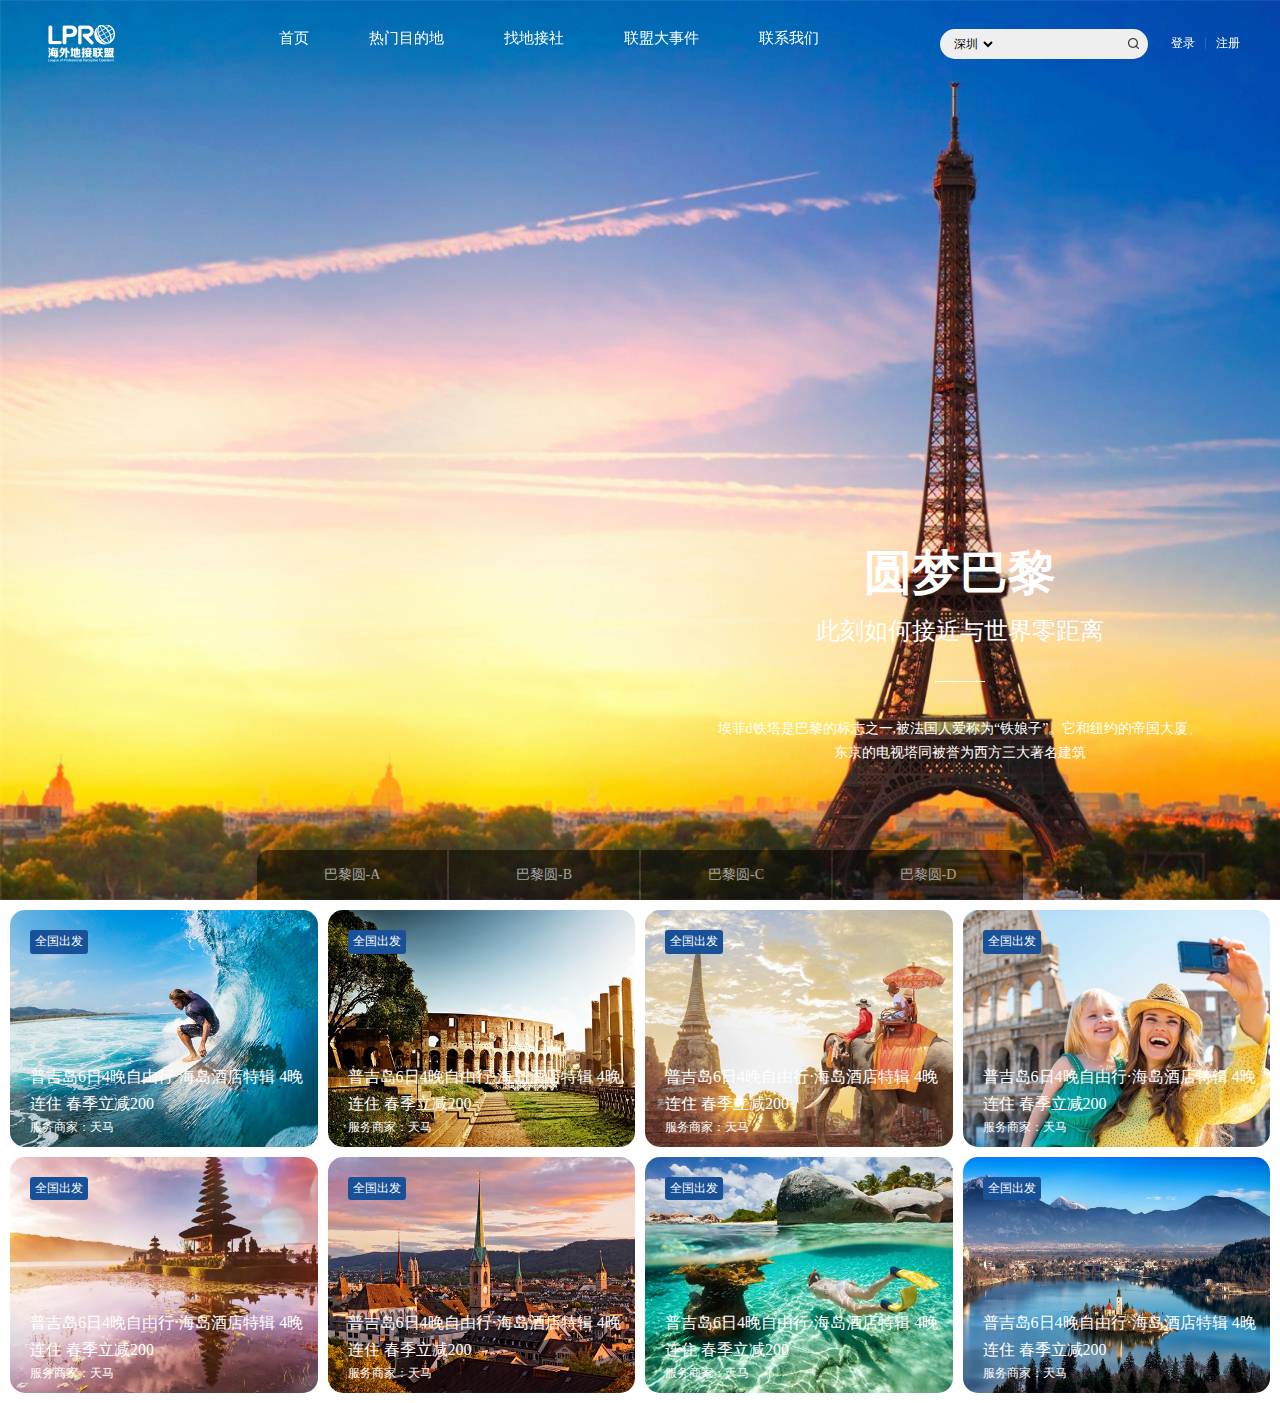
==== commit 8ec6e8fb: "09-06 调整细节" ====
--- a/index.html
+++ b/index.html
@@ -9,6 +9,7 @@
     <link rel="stylesheet" href="./css/normalize.css">
     <link rel="stylesheet" href="./css/common.css">
     <link rel="stylesheet" href="./css/style.css">
+    <link rel="stylesheet" href="./css/ui-m.css">
     <title>原生HTML5+CSS3原生响应式布局</title>
 </head>
 <body>
@@ -105,154 +106,160 @@
     </div>
     <!--热门国家目的地-->
     <div id="hot-nation">
-        <div class="item-wrap clearfix">
-            <div class="item-padding">
-                <div class="item-img" style="background-image: url(./images/hot/1-1.jpg);">
-                    <span class="tag">全国出发</span>
-                    <hgroup>
-                        <h4>普吉岛6日4晚自由行海岛酒店特辑4晚连住春季立减200</h4>
-                        <h5>服务商家：天马</h5>
-                    </hgroup>
-                    <img src="./images/hot/placeholder.png" alt="" width="100%">
-                    <a href="javascript: void(0)" class="mask">
-                        <h6>普吉岛6日4晚自由行·海岛酒店特辑</h6>
-                        <hr>
-                        <p>全国联运 升级1晚国五酒店 0自费 珊瑚岛自由活动 PP岛快艇浮潜 精华7岛联游 含Happy卡</p>
-                        <div class="opacity">
-                            <span>查看详情</span>
-                        </div>
-                    </a>
-                </div>
-            </div>
-            <div class="item-padding">
-                <div class="item-img" style="background-image: url(./images/hot/1-2.jpg);">
-                    <span class="tag">全国出发</span>
-                    <hgroup>
-                        <h4>普吉岛6日4晚自由行海岛酒店特辑4晚连住春季立减200</h4>
-                        <h5>服务商家：天马</h5>
-                    </hgroup>
-                    <img src="./images/hot/placeholder.png" alt="" width="100%">
-                    <a href="javascript: void(0)" class="mask">
-                        <h6>普吉岛6日4晚自由行·海岛酒店特辑</h6>
-                        <hr>
-                        <p>全国联运 升级1晚国五酒店 0自费 珊瑚岛自由活动 PP岛快艇浮潜 精华7岛联游 含Happy卡</p>
-                        <div class="opacity">
-                            <span>查看详情</span>
-                        </div>
-                    </a>
-                </div>
-            </div>
-            <div class="item-padding">
-                <div class="item-img" style="background-image: url(./images/hot/1-3.jpg);">
-                    <span class="tag">全国出发</span>
-                    <hgroup>
-                        <h4>普吉岛6日4晚自由行海岛酒店特辑4晚连住春季立减200</h4>
-                        <h5>服务商家：天马</h5>
-                    </hgroup>
-                    <img src="./images/hot/placeholder.png" alt="" width="100%">
-                    <a href="javascript: void(0)" class="mask">
-                        <h6>普吉岛6日4晚自由行·海岛酒店特辑</h6>
-                        <hr>
-                        <p>全国联运 升级1晚国五酒店 0自费 珊瑚岛自由活动 PP岛快艇浮潜 精华7岛联游 含Happy卡</p>
-                        <div class="opacity">
-                            <span>查看详情</span>
-                        </div>
-                    </a>
-                </div>
-            </div>
-            <div class="item-padding">
-                <div class="item-img" style="background-image: url(./images/hot/1-4.jpg);">
-                    <span class="tag">全国出发</span>
-                    <hgroup>
-                        <h4>普吉岛6日4晚自由行海岛酒店特辑4晚连住春季立减200</h4>
-                        <h5>服务商家：天马</h5>
-                    </hgroup>
-                    <img src="./images/hot/placeholder.png" alt="" width="100%">
-                    <a href="javascript: void(0)" class="mask">
-                        <h6>普吉岛6日4晚自由行·海岛酒店特辑</h6>
-                        <hr>
-                        <p>全国联运 升级1晚国五酒店 0自费 珊瑚岛自由活动 PP岛快艇浮潜 精华7岛联游 含Happy卡</p>
-                        <div class="opacity">
-                            <span>查看详情</span>
-                        </div>
-                    </a>
-                </div>
-            </div>
-            <div class="item-padding">
-                <div class="item-img" style="background-image: url(./images/hot/2-1.jpg);">
-                    <span class="tag">全国出发</span>
-                    <hgroup>
-                        <h4>普吉岛6日4晚自由行海岛酒店特辑4晚连住春季立减200</h4>
-                        <h5>服务商家：天马</h5>
-                    </hgroup>
-                    <img src="./images/hot/placeholder.png" alt="" width="100%">
-                    <a href="javascript: void(0)" class="mask">
-                        <h6>普吉岛6日4晚自由行·海岛酒店特辑</h6>
-                        <hr>
-                        <p>全国联运 升级1晚国五酒店 0自费 珊瑚岛自由活动 PP岛快艇浮潜 精华7岛联游 含Happy卡</p>
-                        <div class="opacity">
-                            <span>查看详情</span>
-                        </div>
-                    </a>
-                </div>
-            </div>
-            <div class="item-padding">
-                <div class="item-img" style="background-image: url(./images/hot/2-2.jpg);">
-                    <span class="tag">全国出发</span>
-                    <hgroup>
-                        <h4>普吉岛6日4晚自由行海岛酒店特辑4晚连住春季立减200</h4>
-                        <h5>服务商家：天马</h5>
-                    </hgroup>
-                    <img src="./images/hot/placeholder.png" alt="" width="100%">
-                    <a href="javascript: void(0)" class="mask">
-                        <h6>普吉岛6日4晚自由行·海岛酒店特辑</h6>
-                        <hr>
-                        <p>全国联运 升级1晚国五酒店 0自费 珊瑚岛自由活动 PP岛快艇浮潜 精华7岛联游 含Happy卡</p>
-                        <div class="opacity">
-                            <span>查看详情</span>
-                        </div>
-                    </a>
-                </div>
-            </div>
-            <div class="item-padding">
-                <div class="item-img" style="background-image: url(./images/hot/2-3.jpg);">
-                    <span class="tag">全国出发</span>
-                    <hgroup>
-                        <h4>普吉岛6日4晚自由行海岛酒店特辑4晚连住春季立减200</h4>
-                        <h5>服务商家：天马</h5>
-                    </hgroup>
-                    <img src="./images/hot/placeholder.png" alt="" width="100%">
-                    <a href="javascript: void(0)" class="mask">
-                        <h6>普吉岛6日4晚自由行·海岛酒店特辑</h6>
-                        <hr>
-                        <p>全国联运 升级1晚国五酒店 0自费 珊瑚岛自由活动 PP岛快艇浮潜 精华7岛联游 含Happy卡</p>
-                        <div class="opacity">
-                            <span>查看详情</span>
-                        </div>
-                    </a>
-                </div>
-            </div>
-            <div class="item-padding">
-                <div class="item-img" style="background-image: url(./images/hot/2-4.jpg);">
-                    <span class="tag">全国出发</span>
-                    <hgroup>
-                        <h4>普吉岛6日4晚自由行海岛酒店特辑4晚连住春季立减200</h4>
-                        <h5>服务商家：天马</h5>
-                    </hgroup>
-                    <img src="./images/hot/placeholder.png" alt="" width="100%">
-                    <a href="javascript: void(0)" class="mask">
-                        <h6>普吉岛6日4晚自由行·海岛酒店特辑</h6>
-                        <hr>
-                        <p>全国联运 升级1晚国五酒店 0自费 珊瑚岛自由活动 PP岛快艇浮潜 精华7岛联游 含Happy卡</p>
-                        <div class="opacity">
-                            <span>查看详情</span>
-                        </div>
-                    </a>
-                </div>
-            </div>
+        <div class="col-wrap col-padding-5">
+            <div class="col-item col-xs col-sm col-md col-lg col-xl">
+                <div class="col-content col-padding-5">
+                    <div class="col-img col-radius-15" style="background-image: url(./images/hot/1-1.jpg);">
+                        <span class="tag">全国出发</span>
+                        <hgroup>
+                            <h4>普吉岛6日4晚自由行·海岛酒店特辑 4晚连住 春季立减200</h4>
+                            <h5>服务商家：天马</h5>
+                        </hgroup>
+                        <img src="./images/hot/placeholder.png" alt="">
+                        <a href="javaScript:void(alert(0)" class="mask">
+                            <h6>普吉岛6日4晚自由行·海岛酒店特辑</h6>
+                            <hr/>
+                            <p>全国联运升级1晚国五酒店0自费珊瑚岛自由活动PP岛快艇浮潜精华7岛联游含Happy卡</p>
+                            <span class="more">查看更多</span>
+                        </a>
+                    </div>
+                </div>
+            </div>
+            <div class="col-item col-xs col-sm col-md col-lg col-xl">
+                <div class="col-content col-padding-5">
+                    <div class="col-img col-radius-15" style="background-image: url(./images/hot/1-2.jpg);">
+                        <span class="tag">全国出发</span>
+                        <img src="./images/hot/placeholder.png" alt="">
+                        <hgroup>
+                            <h4>普吉岛6日4晚自由行·海岛酒店特辑 4晚连住 春季立减200</h4>
+                            <h5>服务商家：天马</h5>
+                        </hgroup>
+                        <a href="javaScript:void(alert(0)" class="mask">
+                            <h6>普吉岛6日4晚自由行·海岛酒店特辑</h6>
+                            <hr/>
+                            <p>全国联运升级1晚国五酒店0自费珊瑚岛自由活动PP岛快艇浮潜精华7岛联游含Happy卡</p>
+                            <span class="more">查看更多</span>
+                        </a>
+                    </div>
+                </div>
+            </div>
+            <div class="col-item col-xs col-sm col-md col-lg col-xl">
+                <div class="col-content col-padding-5">
+                    <div class="col-img col-radius-15" style="background-image: url(./images/hot/1-3.jpg);">
+                        <span class="tag">全国出发</span>
+                        <img src="./images/hot/placeholder.png" alt="">
+                        <hgroup>
+                            <h4>普吉岛6日4晚自由行·海岛酒店特辑 4晚连住 春季立减200</h4>
+                            <h5>服务商家：天马</h5>
+                        </hgroup>
+                        <a href="javaScript:void(alert(0)" class="mask">
+                            <h6>普吉岛6日4晚自由行·海岛酒店特辑</h6>
+                            <hr/>
+                            <p>全国联运升级1晚国五酒店0自费珊瑚岛自由活动PP岛快艇浮潜精华7岛联游含Happy卡</p>
+                            <span class="more">查看更多</span>
+                        </a>
+                    </div>
+                </div>
+            </div>
+            <div class="col-item col-xs col-sm col-md col-lg col-xl">
+                <div class="col-content col-padding-5">
+                    <div class="col-img col-radius-15" style="background-image: url(./images/hot/1-4.jpg);">
+                        <span class="tag">全国出发</span>
+                        <img src="./images/hot/placeholder.png" alt="">
+                        <hgroup>
+                            <h4>普吉岛6日4晚自由行·海岛酒店特辑 4晚连住 春季立减200</h4>
+                            <h5>服务商家：天马</h5>
+                        </hgroup>
+                        <a href="javaScript:void(alert(0)" class="mask">
+                            <h6>普吉岛6日4晚自由行·海岛酒店特辑</h6>
+                            <hr/>
+                            <p>全国联运升级1晚国五酒店0自费珊瑚岛自由活动PP岛快艇浮潜精华7岛联游含Happy卡</p>
+                            <span class="more">查看更多</span>
+                        </a>
+                    </div>
+                </div>
+            </div>
+            <div class="col-item col-xs col-sm col-md col-lg col-xl">
+                <div class="col-content col-padding-5">
+                    <div class="col-img col-radius-15" style="background-image: url(./images/hot/2-1.jpg);">
+                        <span class="tag">全国出发</span>
+                        <img src="./images/hot/placeholder.png" alt="">
+                        <hgroup>
+                            <h4>普吉岛6日4晚自由行·海岛酒店特辑 4晚连住 春季立减200</h4>
+                            <h5>服务商家：天马</h5>
+                        </hgroup>
+                        <a href="javaScript:void(alert(0)" class="mask">
+                            <h6>普吉岛6日4晚自由行·海岛酒店特辑</h6>
+                            <hr/>
+                            <p>全国联运升级1晚国五酒店0自费珊瑚岛自由活动PP岛快艇浮潜精华7岛联游含Happy卡</p>
+                            <span class="more">查看更多</span>
+                        </a>
+                    </div>
+                </div>
+            </div>
+            <div class="col-item col-xs col-sm col-md col-lg col-xl">
+                <div class="col-content col-padding-5">
+                    <div class="col-img col-radius-15" style="background-image: url(./images/hot/2-2.jpg);">
+                        <span class="tag">全国出发</span>
+                        <img src="./images/hot/placeholder.png" alt="">
+                        <hgroup>
+                            <h4>普吉岛6日4晚自由行·海岛酒店特辑 4晚连住 春季立减200</h4>
+                            <h5>服务商家：天马</h5>
+                        </hgroup>
+                        <a href="javaScript:void(alert(0)" class="mask">
+                            <h6>普吉岛6日4晚自由行·海岛酒店特辑</h6>
+                            <hr/>
+                            <p>全国联运升级1晚国五酒店0自费珊瑚岛自由活动PP岛快艇浮潜精华7岛联游含Happy卡</p>
+                            <span class="more">查看更多</span>
+                        </a>
+                    </div>
+                </div>
+            </div>
+            <div class="col-item col-xs col-sm col-md col-lg col-xl">
+                <div class="col-content col-padding-5">
+                    <div class="col-img col-radius-15" style="background-image: url(./images/hot/2-3.jpg);">
+                        <span class="tag">全国出发</span>
+                        <img src="./images/hot/placeholder.png" alt="">
+                        <hgroup>
+                            <h4>普吉岛6日4晚自由行·海岛酒店特辑 4晚连住 春季立减200</h4>
+                            <h5>服务商家：天马</h5>
+                        </hgroup>
+                        <a href="javaScript:void(alert(0)" class="mask">
+                            <h6>普吉岛6日4晚自由行·海岛酒店特辑</h6>
+                            <hr/>
+                            <p>全国联运升级1晚国五酒店0自费珊瑚岛自由活动PP岛快艇浮潜精华7岛联游含Happy卡</p>
+                            <span class="more">查看更多</span>
+                        </a>
+                    </div>
+                </div>
+            </div>
+            <div class="col-item col-xs col-sm col-md col-lg col-xl">
+                <div class="col-content col-padding-5">
+                    <div class="col-img col-radius-15" style="background-image: url(./images/hot/2-4.jpg);">
+                        <span class="tag">全国出发</span>
+                        <img src="./images/hot/placeholder.png" alt="">
+                        <hgroup>
+                            <h4>普吉岛6日4晚自由行·海岛酒店特辑 4晚连住 春季立减200</h4>
+                            <h5>服务商家：天马</h5>
+                        </hgroup>
+                        <a href="javaScript:void(alert(0)" class="mask">
+                            <h6>普吉岛6日4晚自由行·海岛酒店特辑</h6>
+                            <hr/>
+                            <p>全国联运升级1晚国五酒店0自费珊瑚岛自由活动PP岛快艇浮潜精华7岛联游含Happy卡</p>
+                            <span class="more">查看更多</span>
+                        </a>
+                    </div>
+                </div>
+            </div>
+
         </div>
     </div>
+
+
+
+    <!--主体内容区-->
     <div class="container"></div>
+    <!--底部区域-->
     <footer id="footer"></footer>
 </body>
 </html>--- a/css/style.css
+++ b/css/style.css
@@ -1,7 +1,6 @@
 @charset "UTF-8";
 /*引用sass配置文件*/
-/*兼容模式*/
-/*透明度兼容*/
+/*页面变灰色*/
 /*轮播*/
 #banner-wrapper {
   position: relative;
@@ -85,147 +84,4 @@
   z-index: 1;
 }
 
-/*热门国家目的地*/
-#hot-nation .item-wrap {
-  padding: 0 5px;
-}
-#hot-nation .item-wrap .item-padding {
-  float: left;
-  padding: 5px;
-  color: white;
-  /*忽略边框*/
-  -webkit-box-sizing: border-box;
-  -moz-box-sizing: border-box;
-  -o-box-sizing: border-box;
-  -ms-box-sizing: border-box;
-  box-sizing: border-box;
-  overflow: hidden;
-}
-#hot-nation .item-wrap .item-padding:hover .tag {
-  top: -40px;
-}
-#hot-nation .item-wrap .item-padding:hover hgroup {
-  bottom: -60px;
-  z-index: 1;
-}
-#hot-nation .item-wrap .item-padding:hover .mask {
-  opacity: 1;
-  filter: alpha(opacity=100);
-}
-#hot-nation .item-wrap .item-padding .tag {
-  position: absolute;
-  top: 21px;
-  left: 21px;
-  padding: 0 5px;
-  background-color: #185197;
-  border-radius: 3px;
-  line-height: 23px;
-}
-#hot-nation .item-wrap .item-padding hgroup {
-  position: absolute;
-  left: 21px;
-  right: 21px;
-  bottom: 6px;
-  font-size: 16px;
-  line-height: 27px;
-}
-#hot-nation .item-wrap .item-padding .tag, #hot-nation .item-wrap .item-padding h5 {
-  font-size: 12px;
-}
-#hot-nation .item-wrap .item-img {
-  position: relative;
-  border-radius: 15px;
-  background: no-repeat center;
-  background-size: 100% 100%;
-  overflow: hidden;
-}
-#hot-nation .mask {
-  display: flex;
-  align-items: center;
-  justify-content: center;
-  align-content: center;
-  flex-flow: column nowrap;
-  position: absolute;
-  top: 0;
-  left: 0;
-  right: 0;
-  bottom: 0;
-  padding: 0 95px;
-  border-radius: 15px;
-  background-color: rgba(0, 0, 0, 0.5);
-  color: white;
-  opacity: 0;
-  filter: alpha(opacity=0);
-}
-#hot-nation .mask h6 {
-  font-size: 16px;
-}
-#hot-nation .mask p, #hot-nation .mask span {
-  text-align: center;
-  font-size: 12px;
-}
-#hot-nation .mask p {
-  line-height: 20px;
-}
-#hot-nation .mask span {
-  display: block;
-  width: 80px;
-  height: 30px;
-  line-height: 30px;
-  border-radius: 15px;
-  background-color: #185197;
-}
-#hot-nation .mask hr {
-  margin: 22px 0 29px;
-  width: 47px;
-  border-top: 1px dashed;
-  border-bottom: transparent;
-  border-left: transparent;
-  border-right: transparent;
-}
-#hot-nation .opacity {
-  background-color: rgba(24, 81, 251, 0.3);
-  padding: 4px;
-  margin-top: 18px;
-  text-align: center;
-  border-radius: 30px;
-}
-
-/*给遮罩加效果*/
-.tag, hgroup {
-  -webkit-transition: all 1s ease 0s;
-  -moz-transition: all 1s ease 0s;
-  -o-transition: all 1s ease 0s;
-  -ms-transition: all 1s ease 0s;
-  transition: all 1s ease 0s;
-}
-
-.mask {
-  -webkit-transition: all 2s ease 0s;
-  -moz-transition: all 2s ease 0s;
-  -o-transition: all 2s ease 0s;
-  -ms-transition: all 2s ease 0s;
-  transition: all 2s ease 0s;
-}
-
-/*适配移动端*/
-@media screen and (min-width: 960px) {
-  .item-padding {
-    width: 25%;
-  }
-}
-@media screen and (max-width: 960px) {
-  .item-padding {
-    width: 33.33333%;
-  }
-}
-@media screen and (max-width: 747px) {
-  .item-padding {
-    width: 50%;
-  }
-}
-@media screen and (max-width: 375px) {
-  .item-padding {
-    width: 100%;
-  }
-}+/*热门国家目的地*/--- a/css/ui-m.css
+++ b/css/ui-m.css
@@ -0,0 +1,154 @@
+@charset "UTF-8";
+/*栅栏布局*/
+.col-wrap {
+  display: flex;
+  align-items: center;
+  flex-wrap: wrap;
+}
+
+.col-item {
+  flex: 1;
+  -webkit-box-sizing: border-box;
+  -moz-box-sizing: border-box;
+  -o-box-sizing: border-box;
+  -ms-box-sizing: border-box;
+  box-sizing: border-box;
+}
+
+/*通过背景决绝图片不一样大错位*/
+.col-img {
+  position: relative;
+  background: no-repeat center;
+  background-size: cover;
+  overflow: hidden;
+}
+.col-img:hover .tag {
+  top: -100px;
+}
+.col-img:hover hgroup {
+  bottom: -100px;
+}
+.col-img:hover .mask {
+  opacity: 1;
+  filter: alpha(opacity=100);
+  background-color: rgba(0, 0, 0, 0.5);
+}
+.col-img img {
+  width: 100%;
+}
+
+/*添加过度效果*/
+.tag, hgroup, .mask {
+  -webkit-transition: all 2s ease 0s;
+  -moz-transition: all 2s ease 0s;
+  -o-transition: all 2s ease 0s;
+  -ms-transition: all 2s ease 0s;
+  transition: all 2s ease 0s;
+}
+
+.col-content {
+  font-size: 12px;
+  color: white;
+}
+.col-content .tag {
+  position: absolute;
+  top: 20px;
+  left: 20px;
+  padding: 5px;
+  border-radius: 3px;
+  background-color: #185197;
+}
+.col-content hgroup {
+  position: absolute;
+  left: 20px;
+  bottom: 10px;
+}
+.col-content hgroup h4 {
+  font-size: 16px;
+  line-height: 27px;
+}
+.col-content hgroup h5 {
+  line-height: 20px;
+}
+
+.col-radius-15 {
+  border-radius: 15px;
+}
+
+.col-padding-5 {
+  padding: 5px;
+}
+
+/*遮罩层*/
+.mask {
+  position: absolute;
+  display: flex;
+  flex-direction: column;
+  justify-content: center;
+  align-items: center;
+  align-content: center;
+  top: 0;
+  right: 0;
+  bottom: 0;
+  left: 0;
+  padding: 21px;
+  color: white;
+  opacity: 0;
+  filter: alpha(opacity=0);
+}
+.mask hr {
+  width: 47px;
+  margin: 22px 0 29px;
+  border: none;
+  border-top: 1px dashed white;
+}
+.mask h6 {
+  font-size: 16px;
+}
+.mask p {
+  line-height: 20px;
+}
+.mask .more {
+  display: block;
+  padding: 9px 30px;
+  margin-top: 19px;
+  background-color: #185197;
+  border-radius: 100px;
+  outline: 5px solid rgba(24, 81, 151, 0.5);
+}
+
+@media screen and (max-width: 768px) {
+  .col-xs {
+    width: 100%;
+    max-width: 100%;
+    min-width: 100%;
+  }
+}
+@media screen and (min-width: 768px) {
+  .col-sm {
+    width: 50%;
+    max-width: 50%;
+    min-width: 50%;
+  }
+}
+@media screen and (min-width: 992px) {
+  .col-md {
+    width: 33.33333%;
+    max-width: 33.33333%;
+    min-width: 33.33333%;
+  }
+}
+@media screen and (min-width: 1200px) {
+  .col-lg {
+    width: 25%;
+    max-width: 25%;
+    min-width: 25%;
+  }
+}
+@media screen and (min-width: 1920px) {
+  .col-xl {
+    width: 20%;
+    max-width: 20%;
+    min-width: 20%;
+  }
+}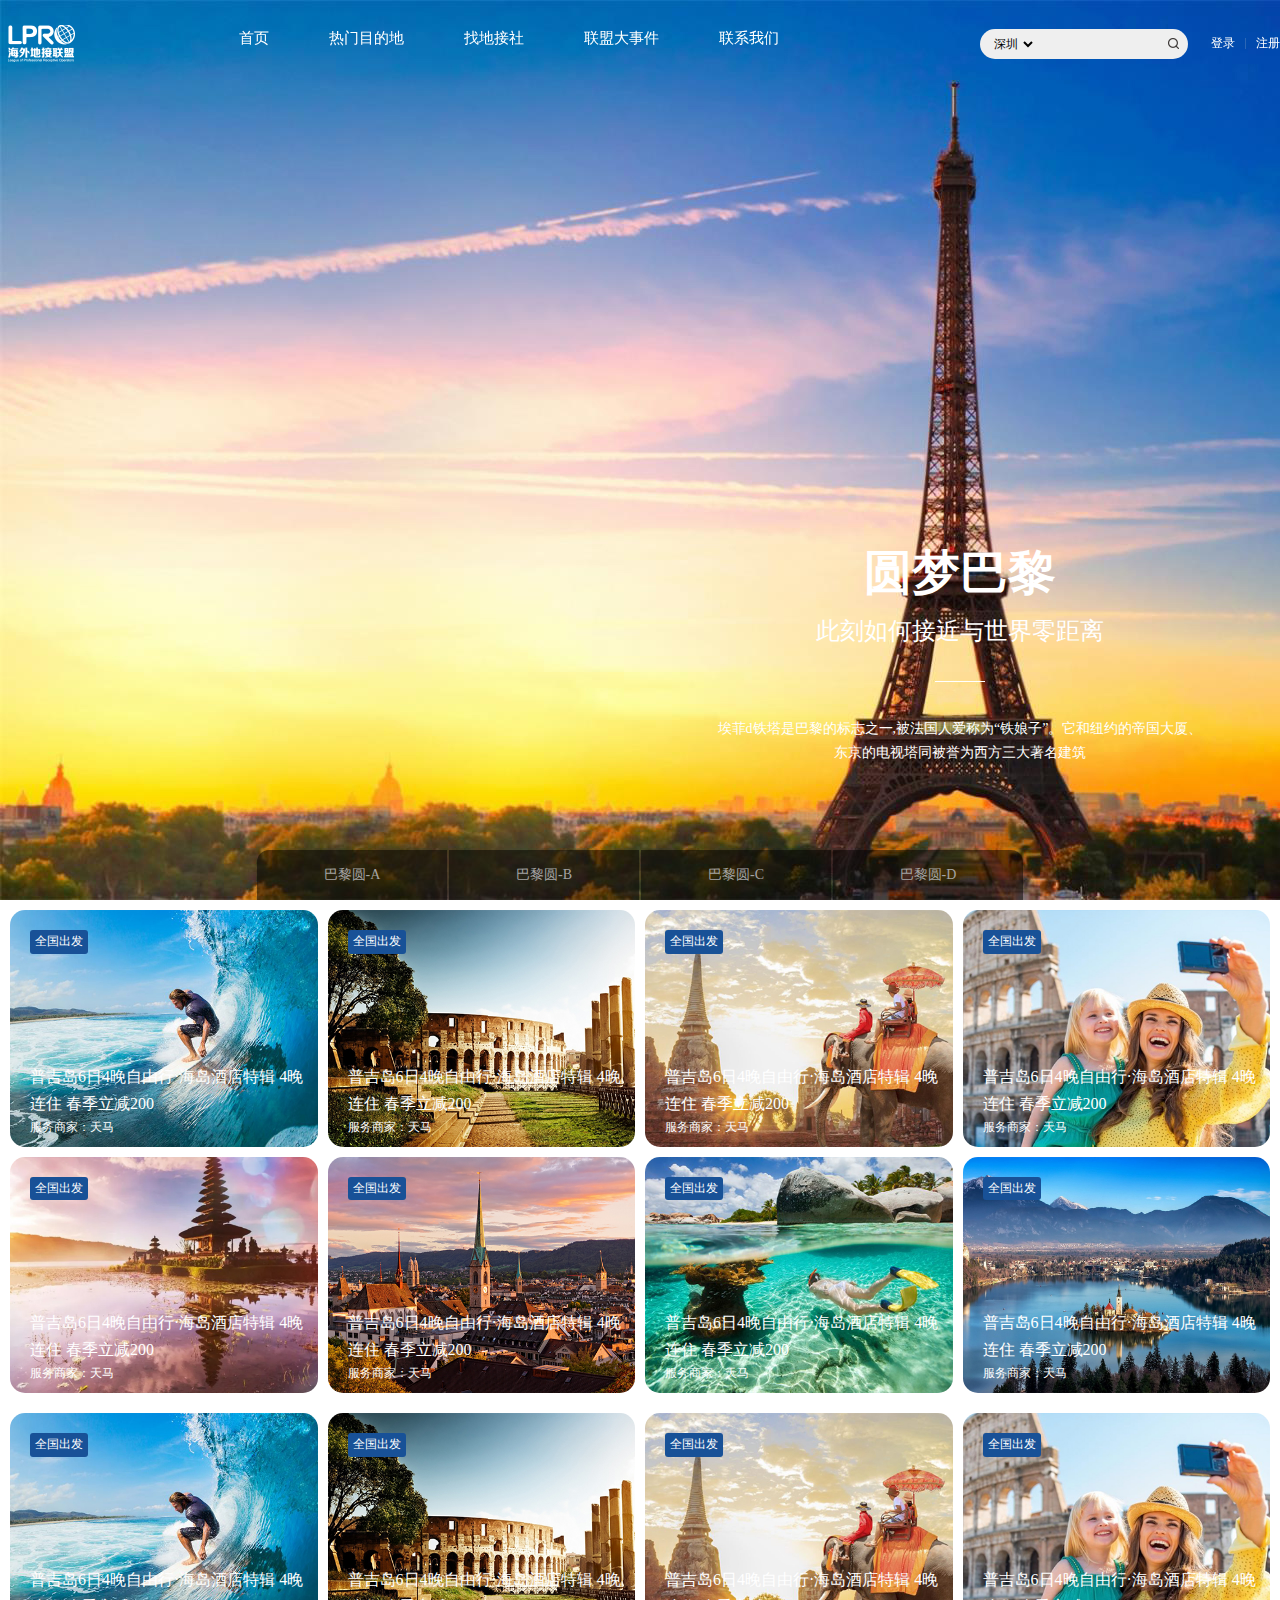
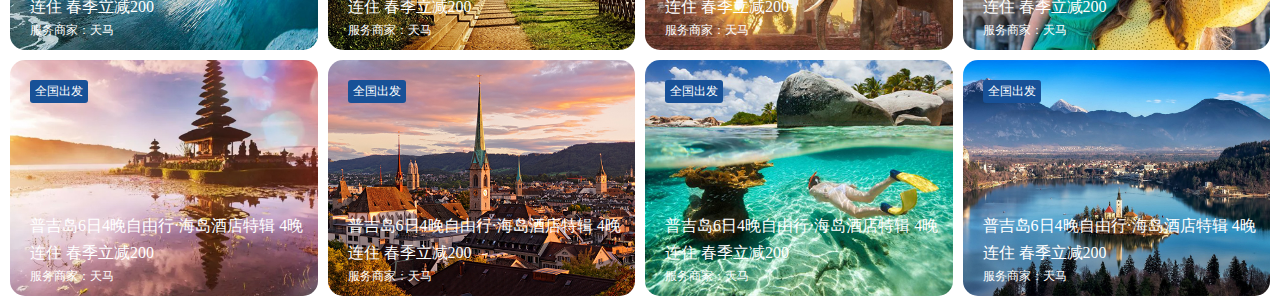
==== commit d2f0fbb8: "09-06" ====
--- a/index.html
+++ b/index.html
@@ -255,10 +255,157 @@
         </div>
     </div>
 
-
-
     <!--主体内容区-->
-    <div class="container"></div>
+    <div class="container">
+        <div class="partner">
+            <div class="col-wrap col-padding-5">
+                <div class="col-item col-xs col-sm col-md col-lg col-xl">
+                    <div class="col-content col-padding-5">
+                        <div class="col-img col-radius-15" style="background-image: url(./images/hot/1-1.jpg);">
+                            <span class="tag">全国出发</span>
+                            <hgroup>
+                                <h4>普吉岛6日4晚自由行·海岛酒店特辑 4晚连住 春季立减200</h4>
+                                <h5>服务商家：天马</h5>
+                            </hgroup>
+                            <img src="./images/hot/placeholder.png" alt="">
+                            <a href="javaScript:void(alert(0)" class="mask">
+                                <h6>普吉岛6日4晚自由行·海岛酒店特辑</h6>
+                                <hr/>
+                                <p>全国联运升级1晚国五酒店0自费珊瑚岛自由活动PP岛快艇浮潜精华7岛联游含Happy卡</p>
+                                <span class="more">查看更多</span>
+                            </a>
+                        </div>
+                    </div>
+                </div>
+                <div class="col-item col-xs col-sm col-md col-lg col-xl">
+                    <div class="col-content col-padding-5">
+                        <div class="col-img col-radius-15" style="background-image: url(./images/hot/1-2.jpg);">
+                            <span class="tag">全国出发</span>
+                            <img src="./images/hot/placeholder.png" alt="">
+                            <hgroup>
+                                <h4>普吉岛6日4晚自由行·海岛酒店特辑 4晚连住 春季立减200</h4>
+                                <h5>服务商家：天马</h5>
+                            </hgroup>
+                            <a href="javaScript:void(alert(0)" class="mask">
+                                <h6>普吉岛6日4晚自由行·海岛酒店特辑</h6>
+                                <hr/>
+                                <p>全国联运升级1晚国五酒店0自费珊瑚岛自由活动PP岛快艇浮潜精华7岛联游含Happy卡</p>
+                                <span class="more">查看更多</span>
+                            </a>
+                        </div>
+                    </div>
+                </div>
+                <div class="col-item col-xs col-sm col-md col-lg col-xl">
+                    <div class="col-content col-padding-5">
+                        <div class="col-img col-radius-15" style="background-image: url(./images/hot/1-3.jpg);">
+                            <span class="tag">全国出发</span>
+                            <img src="./images/hot/placeholder.png" alt="">
+                            <hgroup>
+                                <h4>普吉岛6日4晚自由行·海岛酒店特辑 4晚连住 春季立减200</h4>
+                                <h5>服务商家：天马</h5>
+                            </hgroup>
+                            <a href="javaScript:void(alert(0)" class="mask">
+                                <h6>普吉岛6日4晚自由行·海岛酒店特辑</h6>
+                                <hr/>
+                                <p>全国联运升级1晚国五酒店0自费珊瑚岛自由活动PP岛快艇浮潜精华7岛联游含Happy卡</p>
+                                <span class="more">查看更多</span>
+                            </a>
+                        </div>
+                    </div>
+                </div>
+                <div class="col-item col-xs col-sm col-md col-lg col-xl">
+                    <div class="col-content col-padding-5">
+                        <div class="col-img col-radius-15" style="background-image: url(./images/hot/1-4.jpg);">
+                            <span class="tag">全国出发</span>
+                            <img src="./images/hot/placeholder.png" alt="">
+                            <hgroup>
+                                <h4>普吉岛6日4晚自由行·海岛酒店特辑 4晚连住 春季立减200</h4>
+                                <h5>服务商家：天马</h5>
+                            </hgroup>
+                            <a href="javaScript:void(alert(0)" class="mask">
+                                <h6>普吉岛6日4晚自由行·海岛酒店特辑</h6>
+                                <hr/>
+                                <p>全国联运升级1晚国五酒店0自费珊瑚岛自由活动PP岛快艇浮潜精华7岛联游含Happy卡</p>
+                                <span class="more">查看更多</span>
+                            </a>
+                        </div>
+                    </div>
+                </div>
+                <div class="col-item col-xs col-sm col-md col-lg col-xl">
+                    <div class="col-content col-padding-5">
+                        <div class="col-img col-radius-15" style="background-image: url(./images/hot/2-1.jpg);">
+                            <span class="tag">全国出发</span>
+                            <img src="./images/hot/placeholder.png" alt="">
+                            <hgroup>
+                                <h4>普吉岛6日4晚自由行·海岛酒店特辑 4晚连住 春季立减200</h4>
+                                <h5>服务商家：天马</h5>
+                            </hgroup>
+                            <a href="javaScript:void(alert(0)" class="mask">
+                                <h6>普吉岛6日4晚自由行·海岛酒店特辑</h6>
+                                <hr/>
+                                <p>全国联运升级1晚国五酒店0自费珊瑚岛自由活动PP岛快艇浮潜精华7岛联游含Happy卡</p>
+                                <span class="more">查看更多</span>
+                            </a>
+                        </div>
+                    </div>
+                </div>
+                <div class="col-item col-xs col-sm col-md col-lg col-xl">
+                    <div class="col-content col-padding-5">
+                        <div class="col-img col-radius-15" style="background-image: url(./images/hot/2-2.jpg);">
+                            <span class="tag">全国出发</span>
+                            <img src="./images/hot/placeholder.png" alt="">
+                            <hgroup>
+                                <h4>普吉岛6日4晚自由行·海岛酒店特辑 4晚连住 春季立减200</h4>
+                                <h5>服务商家：天马</h5>
+                            </hgroup>
+                            <a href="javaScript:void(alert(0)" class="mask">
+                                <h6>普吉岛6日4晚自由行·海岛酒店特辑</h6>
+                                <hr/>
+                                <p>全国联运升级1晚国五酒店0自费珊瑚岛自由活动PP岛快艇浮潜精华7岛联游含Happy卡</p>
+                                <span class="more">查看更多</span>
+                            </a>
+                        </div>
+                    </div>
+                </div>
+                <div class="col-item col-xs col-sm col-md col-lg col-xl">
+                    <div class="col-content col-padding-5">
+                        <div class="col-img col-radius-15" style="background-image: url(./images/hot/2-3.jpg);">
+                            <span class="tag">全国出发</span>
+                            <img src="./images/hot/placeholder.png" alt="">
+                            <hgroup>
+                                <h4>普吉岛6日4晚自由行·海岛酒店特辑 4晚连住 春季立减200</h4>
+                                <h5>服务商家：天马</h5>
+                            </hgroup>
+                            <a href="javaScript:void(alert(0)" class="mask">
+                                <h6>普吉岛6日4晚自由行·海岛酒店特辑</h6>
+                                <hr/>
+                                <p>全国联运升级1晚国五酒店0自费珊瑚岛自由活动PP岛快艇浮潜精华7岛联游含Happy卡</p>
+                                <span class="more">查看更多</span>
+                            </a>
+                        </div>
+                    </div>
+                </div>
+                <div class="col-item col-xs col-sm col-md col-lg col-xl">
+                    <div class="col-content col-padding-5">
+                        <div class="col-img col-radius-15" style="background-image: url(./images/hot/2-4.jpg);">
+                            <span class="tag">全国出发</span>
+                            <img src="./images/hot/placeholder.png" alt="">
+                            <hgroup>
+                                <h4>普吉岛6日4晚自由行·海岛酒店特辑 4晚连住 春季立减200</h4>
+                                <h5>服务商家：天马</h5>
+                            </hgroup>
+                            <a href="javaScript:void(alert(0)" class="mask">
+                                <h6>普吉岛6日4晚自由行·海岛酒店特辑</h6>
+                                <hr/>
+                                <p>全国联运升级1晚国五酒店0自费珊瑚岛自由活动PP岛快艇浮潜精华7岛联游含Happy卡</p>
+                                <span class="more">查看更多</span>
+                            </a>
+                        </div>
+                    </div>
+                </div>
+            </div>
+        </div>
+    </div>
     <!--底部区域-->
     <footer id="footer"></footer>
 </body>
--- a/css/ui-m.css
+++ b/css/ui-m.css
@@ -123,6 +123,9 @@
     max-width: 100%;
     min-width: 100%;
   }
+  .container {
+    width: auto;
+  }
 }
 @media screen and (min-width: 768px) {
   .col-sm {
@@ -130,12 +133,18 @@
     max-width: 50%;
     min-width: 50%;
   }
+  .container {
+    width: auto;
+  }
 }
 @media screen and (min-width: 992px) {
   .col-md {
     width: 33.33333%;
     max-width: 33.33333%;
     min-width: 33.33333%;
+  }
+  .container {
+    width: auto;
   }
 }
 @media screen and (min-width: 1200px) {
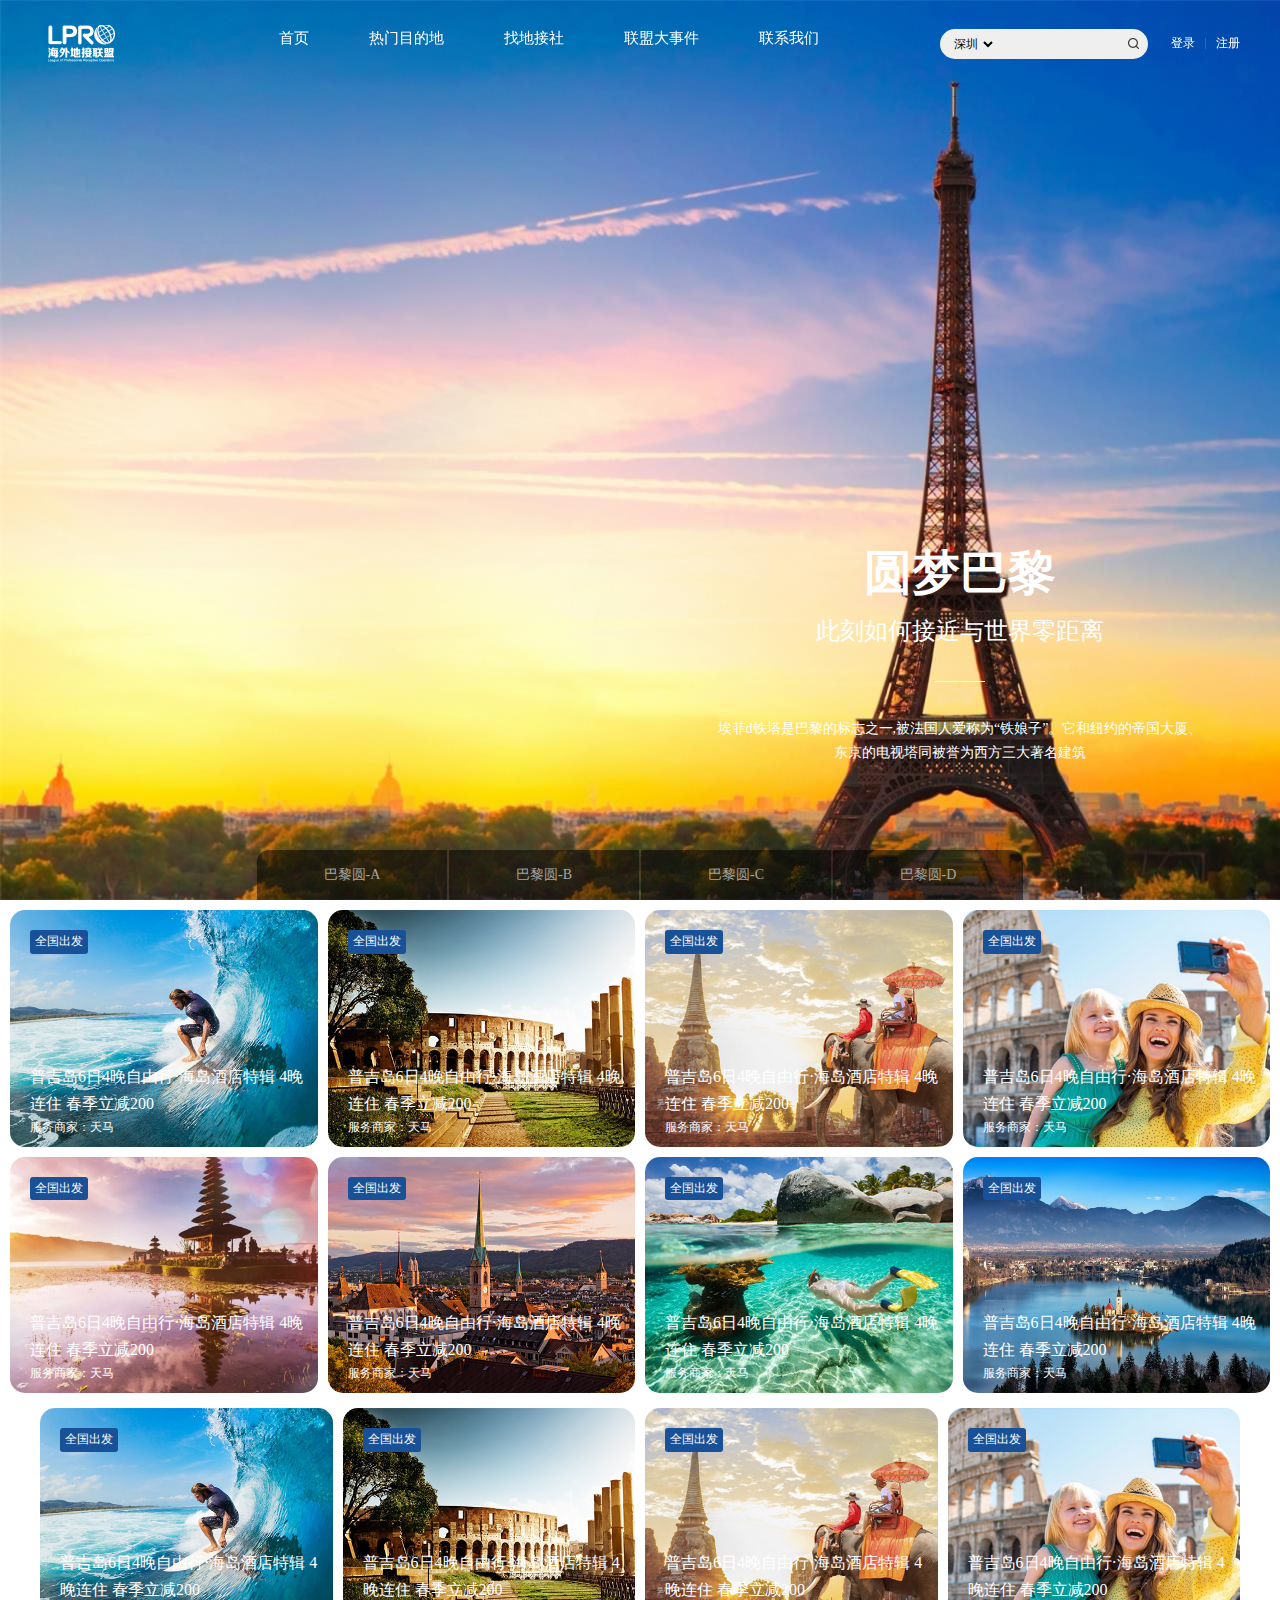
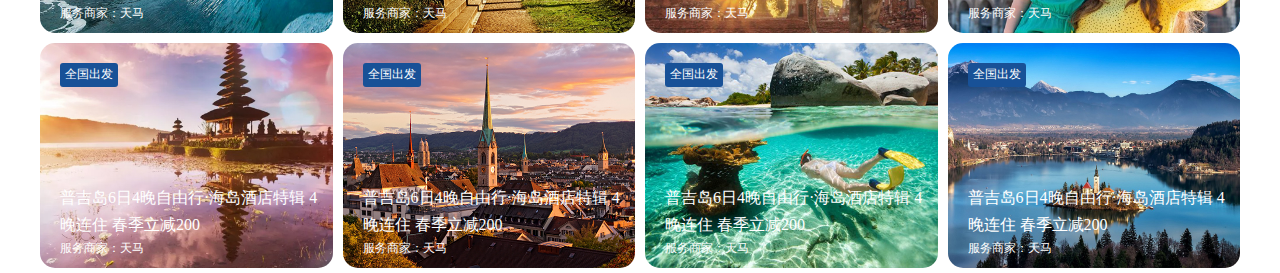
==== commit 8070e1a5: "10-15 推" ====
--- a/index.html
+++ b/index.html
@@ -258,7 +258,7 @@
     <!--主体内容区-->
     <div class="container">
         <div class="partner">
-            <div class="col-wrap col-padding-5">
+            <div class="col-wrap col-margin-5">
                 <div class="col-item col-xs col-sm col-md col-lg col-xl">
                     <div class="col-content col-padding-5">
                         <div class="col-img col-radius-15" style="background-image: url(./images/hot/1-1.jpg);">
--- a/css/common.css
+++ b/css/common.css
@@ -172,12 +172,4 @@
 
 .header-search form button, .header-search form select, .header-search form select option {
   cursor: pointer;
-}
-
-/*清浮动*/
-.clearfix::after {
-  content: "";
-  display: block;
-  height: 0;
-  clear: both;
 }--- a/css/style.css
+++ b/css/style.css
@@ -84,4 +84,4 @@
   z-index: 1;
 }
 
-/*热门国家目的地*/+/*热门国家目的地*/
--- a/css/ui-m.css
+++ b/css/ui-m.css
@@ -23,10 +23,10 @@
   overflow: hidden;
 }
 .col-img:hover .tag {
-  top: -100px;
+  top: -300px;
 }
 .col-img:hover hgroup {
-  bottom: -100px;
+  bottom: -300px;
 }
 .col-img:hover .mask {
   opacity: 1;
@@ -117,11 +117,14 @@
   outline: 5px solid rgba(24, 81, 151, 0.5);
 }
 
+.col-margin-5 {
+  margin: 0 -5px;
+}
+
 @media screen and (max-width: 768px) {
   .col-xs {
-    width: 100%;
+    flex: 0 0 100%;
     max-width: 100%;
-    min-width: 100%;
   }
   .container {
     width: auto;
@@ -129,9 +132,8 @@
 }
 @media screen and (min-width: 768px) {
   .col-sm {
-    width: 50%;
+    flex: 0 0 50%;
     max-width: 50%;
-    min-width: 50%;
   }
   .container {
     width: auto;
@@ -139,9 +141,8 @@
 }
 @media screen and (min-width: 992px) {
   .col-md {
-    width: 33.33333%;
+    flex: 0 0 33.33333%;
     max-width: 33.33333%;
-    min-width: 33.33333%;
   }
   .container {
     width: auto;
@@ -149,15 +150,19 @@
 }
 @media screen and (min-width: 1200px) {
   .col-lg {
-    width: 25%;
+    flex: 0 0 25%;
     max-width: 25%;
-    min-width: 25%;
+  }
+  .container {
+    width: 1200px;
   }
 }
 @media screen and (min-width: 1920px) {
   .col-xl {
-    width: 20%;
+    flex: 0 0 20%;
     max-width: 20%;
-    min-width: 20%;
+  }
+  .container {
+    width: 1200px;
   }
 }